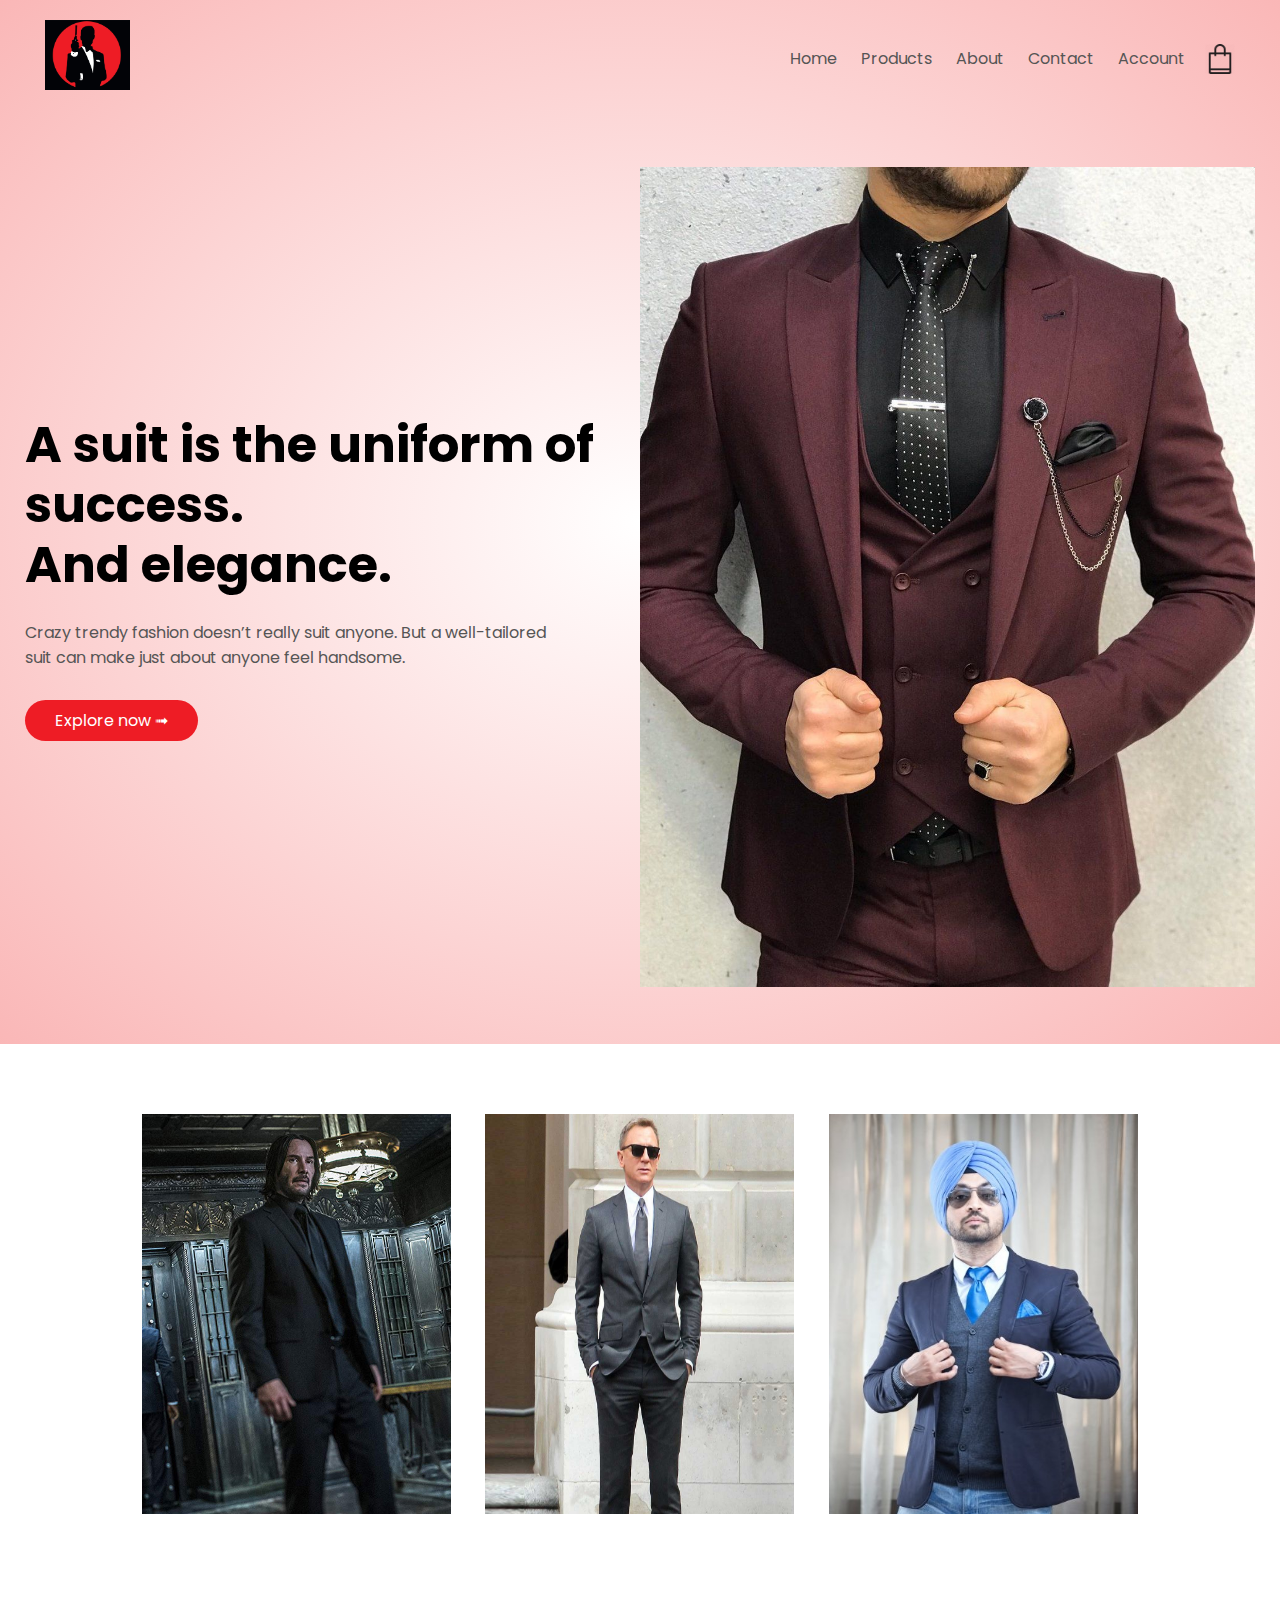
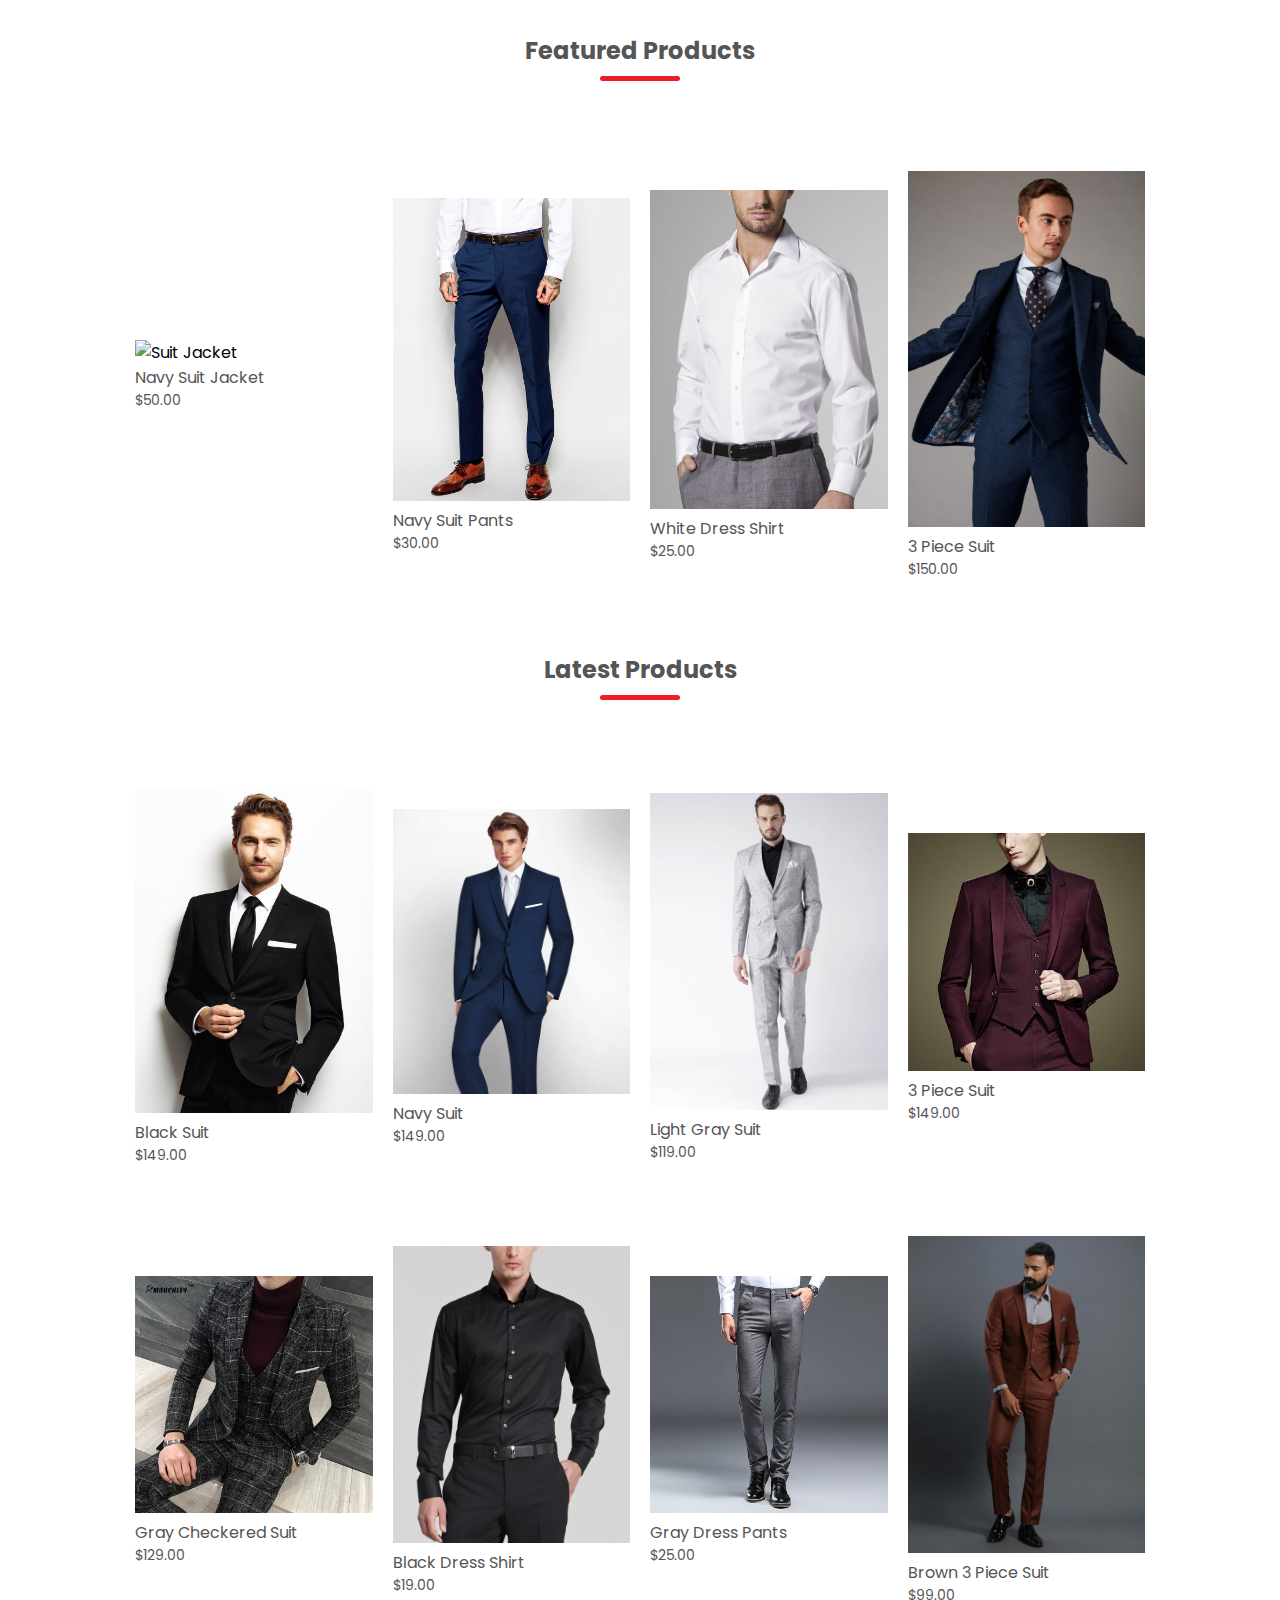
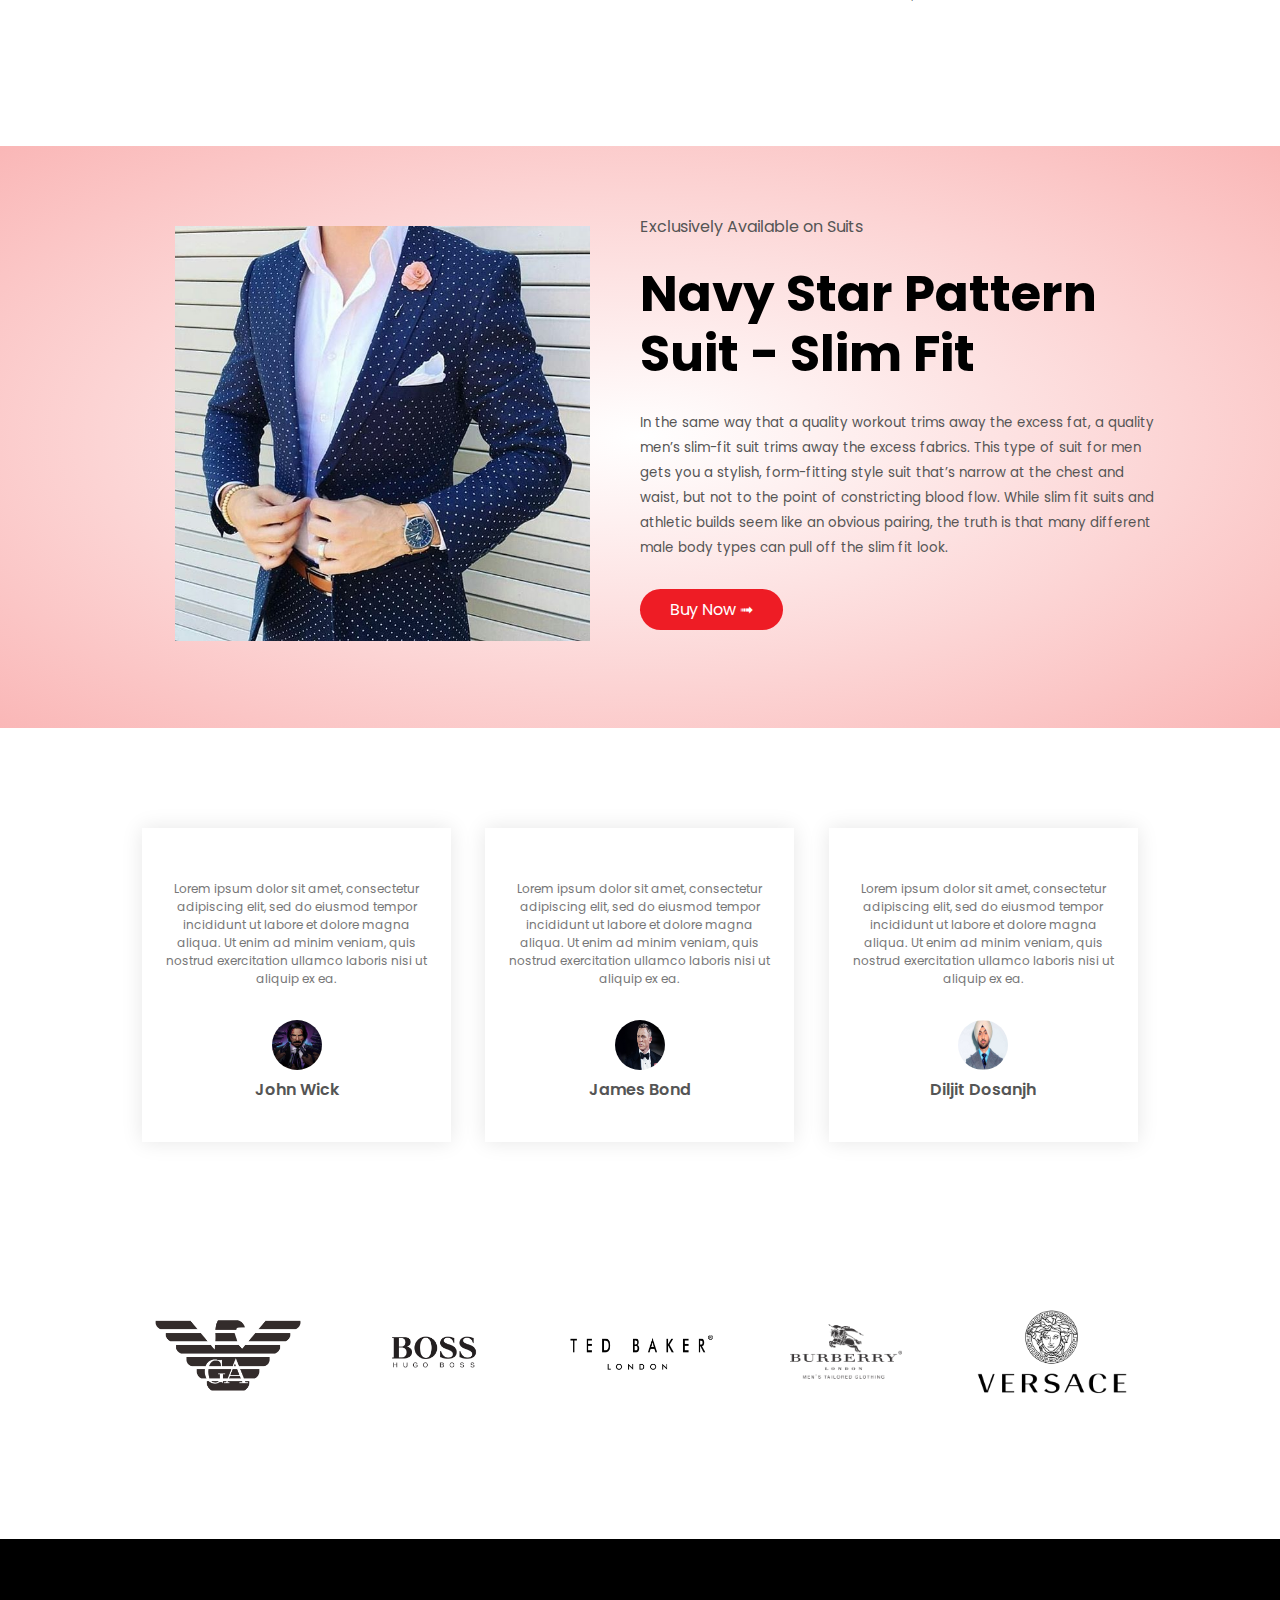
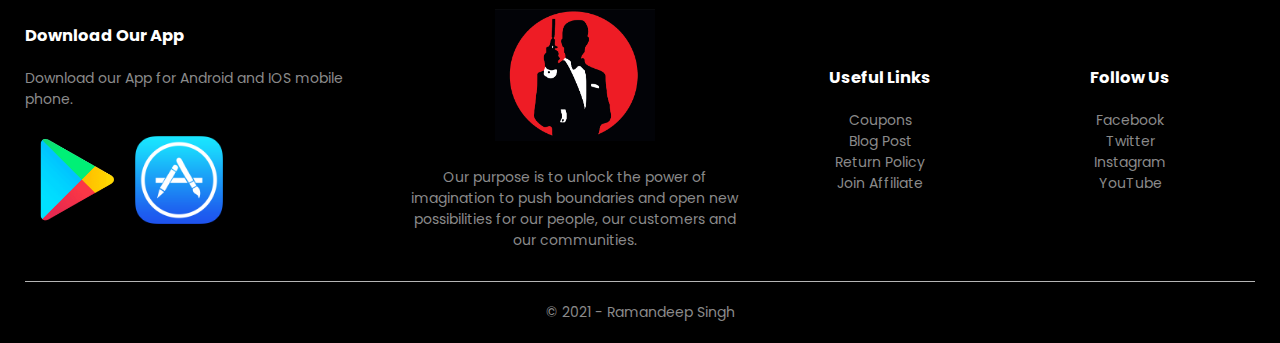
==== index.html @ eb0c55a3 "Hamburger touch up with js + scaling for mobile" ====
<!DOCTYPE html>
<html lang="en">
<head>
    <meta charset="UTF-8">
    <meta name="viewport" content="width=device-width, initial-scale=1.0">
    <meta http-equiv="X-UA-Compatible" content="IE=edge">
    <meta name="viewport" content="width=device-width, initial-scale=1.0">
    <link rel="stylesheet" href="css/style.css">
    <link rel="preconnect" href="https://fonts.googleapis.com">
    <link rel="preconnect" href="https://fonts.gstatic.com" crossorigin>
    <link href="https://fonts.googleapis.com/css2?family=Poppins:wght@300;400;600;700&display=swap" rel="stylesheet">
    <link rel="stylesheet" href="https://use.fontawesome.com/releases/v5.15.3/css/all.css" integrity="sha384-SZXxX4whJ79/gErwcOYf+zWLeJdY/qpuqC4cAa9rOGUstPomtqpuNWT9wdPEn2fk" crossorigin="anonymous">
    <title>Suits | E-Commerce Web Store</title>
</head>
<body>

    <div class="header">
        <div class="container">
            <div class="navbar">
                <div class="logo">
                    <img src="images/logo.jpeg" alt="Website logo" width="85rem">
                </div>
                <nav>
                    <ul id="MenuItems">
                        <li><a href="">Home</a></li>
                        <li><a href="">Products</a></li>
                        <li><a href="">About</a></li>
                        <li><a href="">Contact</a></li>
                        <li><a href="">Account</a></li>
                    </ul>
                </nav>
                <img src="images/cart.png" alt="Cart" width="30rem" height="30rem">
                <img src="images/menu.png" class="menu-icon" alt="Hamburger Menu" onclick="menutoggle()">
            </div>
            <div class="row">
                <div class="col-2">
                    <h1>A suit is the uniform of success. <br>And elegance.</h1>
                    <p>Crazy trendy fashion doesn’t really suit anyone. But a well-tailored <br> suit can make just about anyone feel handsome.</p>
                    <a href="" class="btn">Explore now &#x279F;</a>
                </div>
                <div class="col-2">
                    <img src="images/burgondee suit.jpeg" alt="Burgondee Suit">
                </div>
            </div>
        </div>
    </div>

    <!--Featured Categories-->
    <div class="categories">
        <div class="small-container">
            <div class="row">
                <div class="col-3">
                    <img src="images/category1.jpeg" alt="Category 1 image" height="400px">
                </div>
                <div class="col-3">
                    <img src="images/category2.jpeg" alt="Category 2 image" height="400px">
                </div>
                <div class="col-3">
                    <img src="images/category3.jpeg" alt="Category 3 image" height="400px">
                </div>
            </div>
        </div>
    </div>

    <!--Featured Products-->
    <div class="small-container">
        <h2 class="title">Featured Products</h2>
        <div class="row">
            <div class="col-4">
                <img src="images/suit jacket.png" alt="Suit Jacket">
                <h4>Navy Suit Jacket</h4>
                <div class="rating">
                    <i class="fas fa-star"></i>
                    <i class="fas fa-star"></i>
                    <i class="fas fa-star"></i>
                    <i class="fas fa-star"></i>
                    <i class="fas fa-star-half-alt"></i>
                </div>
                <p>$50.00</p>
            </div>
            <div class="col-4">
                <img src="images/suit pants.jpeg" alt="Suit Pants">
                <h4>Navy Suit Pants</h4>
                <div class="rating">
                    <i class="fas fa-star"></i>
                    <i class="fas fa-star"></i>
                    <i class="fas fa-star"></i>
                    <i class="far fa-star"></i>
                    <i class="far fa-star"></i>
                </div>
                <p>$30.00</p>
            </div>
            <div class="col-4">
                <img src="images/suit dress shirt.jpeg" alt="Suit Dress Shirt">
                <h4>White Dress Shirt</h4>
                <div class="rating">
                    <i class="fas fa-star"></i>
                    <i class="fas fa-star"></i>
                    <i class="fas fa-star"></i>
                    <i class="fas fa-star"></i>
                    <i class="far fa-star"></i>
                </div>
                <p>$25.00</p>
            </div>
            <div class="col-4">
                <img src="images/3 piece suit.jpeg" alt="3 peice suit">
                <h4>3 Piece Suit</h4>
                <div class="rating">
                    <i class="fas fa-star"></i>
                    <i class="fas fa-star"></i>
                    <i class="fas fa-star"></i>
                    <i class="fas fa-star"></i>
                    <i class="fas fa-star"></i>
                </div>
                <p>$150.00</p>
            </div>
        </div>

        <h2 class="title">Latest Products</h2>
        <div class="row">
            <div class="col-4">
                <img src="images/black suit.jpeg" alt="Black Suit">
                <h4>Black Suit</h4>
                <div class="rating">
                    <i class="fas fa-star"></i>
                    <i class="fas fa-star"></i>
                    <i class="fas fa-star"></i>
                    <i class="fas fa-star"></i>
                    <i class="fas fa-star-half-alt"></i>
                </div>
                <p>$149.00</p>
            </div>
            <div class="col-4">
                <img src="images/navy suit.jpeg" alt="Navy Suit">
                <h4>Navy Suit</h4>
                <div class="rating">
                    <i class="fas fa-star"></i>
                    <i class="fas fa-star"></i>
                    <i class="fas fa-star"></i>
                    <i class="fas fa-star"></i>
                    <i class="far fa-star"></i>
                </div>
                <p>$149.00</p>
            </div>
            <div class="col-4">
                <img src="images/gray suit.jpeg" alt="Gray Suit">
                <h4>Light Gray Suit</h4>
                <div class="rating">
                    <i class="fas fa-star"></i>
                    <i class="fas fa-star"></i>
                    <i class="fas fa-star"></i>
                    <i class="fas fa-star"></i>
                    <i class="far fa-star"></i>
                </div>
                <p>$119.00</p>
            </div>
            <div class="col-4">
                <img src="images/red wine suit.jpeg" alt="Red Wine Suit">
                <h4>3 Piece Suit</h4>
                <div class="rating">
                    <i class="fas fa-star"></i>
                    <i class="fas fa-star"></i>
                    <i class="fas fa-star"></i>
                    <i class="fas fa-star"></i>
                    <i class="fas fa-star"></i>
                </div>
                <p>$149.00</p>
            </div>
            <div class="col-4">
                <img src="images/suit product 5.jpeg" alt="Gray Suit Old Style">
                <h4>Gray Checkered Suit</h4>
                <div class="rating">
                    <i class="fas fa-star"></i>
                    <i class="fas fa-star"></i>
                    <i class="fas fa-star"></i>
                    <i class="fas fa-star"></i>
                    <i class="far fa-star"></i>
                </div>
                <p>$129.00</p>
            </div>
            <div class="col-4">
                <img src="images/suit product 6.jpeg" alt="Black Dress Shirt">
                <h4>Black Dress Shirt</h4>
                <div class="rating">
                    <i class="fas fa-star"></i>
                    <i class="fas fa-star"></i>
                    <i class="fas fa-star"></i>
                    <i class="fas fa-star"></i>
                    <i class="far fa-star"></i>
                </div>
                <p>$19.00</p>
            </div>
            <div class="col-4">
                <img src="images/suit product 7.jpeg" alt="Gray Dress Pants">
                <h4>Gray Dress Pants</h4>
                <div class="rating">
                    <i class="fas fa-star"></i>
                    <i class="fas fa-star"></i>
                    <i class="fas fa-star"></i>
                    <i class="fas fa-star-half-alt"></i>
                    <i class="far fa-star"></i>
                </div>
                <p>$25.00</p>
            </div>
            <div class="col-4">
                <img src="images/suit product 8.jpeg" alt="Brown 3 Piece Suit">
                <h4>Brown 3 Piece Suit</h4>
                <div class="rating">
                    <i class="fas fa-star"></i>
                    <i class="fas fa-star"></i>
                    <i class="fas fa-star"></i>
                    <i class="fas fa-star"></i>
                    <i class="far fa-star"></i>
                </div>
                <p>$99.00</p>
            </div>
        </div>
    </div>

    <!--Offer-->
    <div class="offer">
        <div class="small-container">
            <div class="row">
                <div class="col-2">
                    <img src="images/featured suit.jpeg" class="offer-img" alt="Featured Suit Product">
                </div>
                <div class="col-2">
                    <p>Exclusively Available on Suits</p>
                    <h1>Navy Star Pattern Suit - Slim Fit</h1>
                    <small>In the same way that a quality workout trims away the excess fat, a quality men’s slim-fit suit trims away the excess fabrics. This type of suit for men gets you a stylish, form-fitting style suit that’s narrow at the chest and waist, but not to the point of constricting blood flow. While slim fit suits and athletic builds seem like an obvious pairing, the truth is that many different male body types can pull off the slim fit look.</small>
                    <br><a href="" class="btn">Buy Now &#x279F;</a>
                </div>
            </div>
        </div>
    </div>
    

    <!--Testimonial-->
    <div class="testimonial">
        <div class="small-container">
            <div class="row">
                <div class="col-3">
                    <i class="fas fa-quote-right"></i>
                    <p>Lorem ipsum dolor sit amet, consectetur adipiscing elit, sed do eiusmod tempor incididunt ut labore et dolore magna aliqua. Ut enim ad minim veniam, quis nostrud exercitation ullamco laboris nisi ut aliquip ex ea.</p>
                    <div class="rating">
                        <i class="fas fa-star"></i>
                        <i class="fas fa-star"></i>
                        <i class="fas fa-star"></i>
                        <i class="fas fa-star"></i>
                        <i class="far fa-star"></i>
                    </div>
                    <img src="images/user1.jpeg" alt="User 1 Picture">
                    <h3>John Wick</h3>
                </div>
                <div class="col-3">
                    <i class="fas fa-quote-right"></i>
                    <p>Lorem ipsum dolor sit amet, consectetur adipiscing elit, sed do eiusmod tempor incididunt ut labore et dolore magna aliqua. Ut enim ad minim veniam, quis nostrud exercitation ullamco laboris nisi ut aliquip ex ea.</p>
                    <div class="rating">
                        <i class="fas fa-star"></i>
                        <i class="fas fa-star"></i>
                        <i class="fas fa-star"></i>
                        <i class="fas fa-star"></i>
                        <i class="fas fa-star-half-alt"></i>
                    </div>
                    <img src="images/user2.jpeg" alt="User 2 Picture">
                    <h3>James Bond</h3>
                </div>
                <div class="col-3">
                    <i class="fas fa-quote-right"></i>
                    <p>Lorem ipsum dolor sit amet, consectetur adipiscing elit, sed do eiusmod tempor incididunt ut labore et dolore magna aliqua. Ut enim ad minim veniam, quis nostrud exercitation ullamco laboris nisi ut aliquip ex ea.</p>
                    <div class="rating">
                        <i class="fas fa-star"></i>
                        <i class="fas fa-star"></i>
                        <i class="fas fa-star"></i>
                        <i class="fas fa-star"></i>
                        <i class="fas fa-star"></i>
                    </div>
                    <img src="images/user3.jpeg" alt="User 3 Picture">
                    <h3>Diljit Dosanjh</h3>
                </div>
            </div>
        </div>
    </div>


    <!--Brands-->
    <div class="brands">
        <div class="small-container">
            <div class="row">
                <div class="col-5">
                    <img src="images/brand1.png" alt="Armani Logo">
                </div>
                <div class="col-5">
                    <img src="images/brand2.png" alt="Hugo Boss Logo">
                </div>
                <div class="col-5">
                    <img src="images/brand3.png" alt="Ted Baker Logo">
                </div>
                <div class="col-5">
                    <img src="images/brand4.png" alt="Burberry Logo">
                </div>
                <div class="col-5">
                    <img src="images/brand5.png" alt="Versace Logo">
                </div>
            </div>
        </div>
    </div>

    <!--Footer-->
    <div class="footer">
        <div class="container">
            <div class="row">
                <div class="footer-col-1">
                    <h3>Download Our App</h3>
                    <p>Download our App for Android and IOS mobile phone.</p>
                    <div class="app-logo">
                        <img src="images/playstore-logo.png" alt="Playstore Logo">
                        <img src="images/appstore-logo.png" alt="Apple Store Logo">
                    </div>
                </div>
                <div class="footer-col-2">
                    <img src="images/logo.jpeg" alt="Logo">
                    <p>Our purpose is to unlock the power of imagination to push boundaries and open new possibilities for our people, our customers and our communities.</p>
                </div>
                <div class="footer-col-3">
                    <h3>Useful Links</h3>
                    <ul>
                        <li>Coupons</li>
                        <li>Blog Post</li>
                        <li>Return Policy</li>
                        <li>Join Affiliate</li>
                    </ul>
                </div>
                <div class="footer-col-4">
                    <h3>Follow Us</h3>
                    <ul>
                        <li>Facebook</li>
                        <li>Twitter</li>
                        <li>Instagram</li>
                        <li>YouTube</li>
                    </ul>
                </div>
            </div>
            <hr>
            <p class="copyright">&#169; 2021 - Ramandeep Singh</p>
        </div>
    </div>




    <script src="js/script.js"></script>
</body>
</html>
---- css/style.css ----
*{
    margin: 0;
    padding: 0;
    box-sizing: border-box;
}

body{
    font-family: 'Poppins', sans-serif;
}

.navbar{
    display: flex;
    align-items: center;
    padding: 1.25rem;
}

nav{
    flex: 1;
    text-align: right;
}

nav ul{
    display: inline-block;
    list-style-type: none;
}

nav ul li{
    display: inline-block;
    margin-right: 1.25rem;
}

a{
    text-decoration: none;
    color: #555;
}

p{
    color: #555;
}

.container{
    max-width: 81.25rem;
    margin: auto;
    padding-left: 1.5625rem;
    padding-right: 1.5625rem;
    height: 100%;
}

.row{
    display: flex;
    align-items: center;
    flex-wrap: wrap;
    justify-content: space-around;
}

.col-2{
    flex-basis: 50%;
    min-width: 18.75rem;
}

.col-2 img{
    max-width: 100%;
    padding: 3.125rem 0;
    width: 400rem;
}

.col-2 h1{
    font-size: 50px;
    line-height: 60px;
    margin: 25px 0;
}

.btn{
    display: inline-block;
    background: #EE1C25;
    color: #fff;
    padding: 8px 30px;
    margin: 30px 0;
    border-radius: 30px;
    transition: background 0.5s;
}

.btn:hover{
    background: rgb(80, 17, 17);
}

.header{
    background: radial-gradient(#fff, #fab7b7);
}

.categories{
    margin: 70px 0;
}

.col-3{
    flex-basis: 30%;
    min-width: 250px;
    margin-bottom: 30px;
}

.col-3 img{
    width: 100%;
}

.small-container{
    max-width: 1080px;
    margin: auto;
    padding-left: 25px;
    padding-right: 25px;
}

.col-4{
    flex-basis: 25%;
    padding: 10px;
    min-width: 200px;
    margin-bottom: 50px;
    transition: transform 0.5s;
}

.col-4 img{
    width: 100%;
    height: 100%;
}

.title{
    text-align: center;
    margin: 0 auto 80px;
    position: relative;
    line-height: 60px;
    color: #555;
}

.title::after{
    content: '';
    background: #EE1C25;
    width: 80px;
    height: 5px;
    border-radius: 5px;
    position: absolute;
    bottom: 0;
    left: 50%;
    transform: translateX(-50%);
}

h4{
    color: #555;
    font-weight: normal;
}

.col-4 p{
    font-size: 14px;
}

.rating .fas{
    color: #EE1C25;
}

.far{
    color: #EE1C25;
}

.col-4:hover{
    transform: translateY(-5px);
}

.offer{
    background: radial-gradient(#fff, #fab7b7);
    margin-top: 80px;
    padding: 30px 0;
}

.col-2 .offer-img{
    padding: 50px;
}

small{
    color: #555;
}

.testimonial{
    padding-top: 100px;
}

.testimonial .col-3{
    text-align: center;
    padding: 40px 20px;
    box-shadow: 0 0 20px 0px rgba(0, 0, 0, 0.1);
    cursor: pointer;
    transition: transform 0.5s;
}

.testimonial .col-3 img{
    width: 50px;
    height: 50px;
    margin-top: 20px;
    border-radius: 50%;
}

.testimonial .col-3:hover{
    transform: translateY(-10px);
}

.fa-quote-right{
    font-size: 34px;
    color: #EE1C25;
}

.col-3 p{
    font-size: 12px;
    margin: 12px 0;
    color: #777;
}

.testimonial .col-3 h3{
    font-weight: 600;
    color: #555;
    font-size: 16px;
}

.brands{
    margin: 100px auto;
}

.col-5{
    width: 160px;
}

.col-5 img{
    width: 100%;
    cursor: pointer;
}

.footer{
    background: #000;
    color: #8a8a8a;
    font-size: 14px;
    padding: 60px 0 20px;
}

.footer p{
    color: #8a8a8a;
}

.footer h3{
    color: #fff;
    margin-bottom: 20px;
}

.footer-col-1, .footer-col-2, .footer-col-3, .footer-col-4{
    min-width: 250px;
}

.footer-col-1{
    flex-basis: 30%;
}

.footer-col-2{
    flex: 1;
    text-align: center;
    padding: 10px;
}

.footer-col-2 img{
    width: 160px;
    margin-bottom: 20px;
}

.footer-col-3, .footer-col-4{
    flex-basis: 12%;
    text-align: center;
    padding: 10px;
}

ul{
    list-style-type: none;
}

.app-logo{
    margin-top: 20px;
}

.app-logo img{
    width: 100px;
}

.footer hr{
    border: none;
    background: #b5b5b5;
    height: 1px;
    margin: 20px 0;
}

.copyright{
    text-align: center;
}

.menu-icon{
    width: 28px;
    margin-left: 20px;
    display: none;
}

@media only screen and (max-width: 800px){
    nav ul{
        position: absolute;
        top: 100px;
        left: 0;
        background: #333;
        width: 100%;
        overflow: hidden;
        transition: max-height 0.5s;
    }

    nav ul li{
        display: block;
        margin-right: 50px;
        margin-top: 10px;
        margin-bottom: 10px;
    }

    nav ul li a{
        color: #fff;
    }

    .menu-icon{
        display: block;
        cursor: pointer;
    }
}

@media only screen and (max-width: 600px){
    .row{
        text-align: center;
    }

    .col-2, .col-3, .col-4{
        flex-basis: 100%;
    }
}
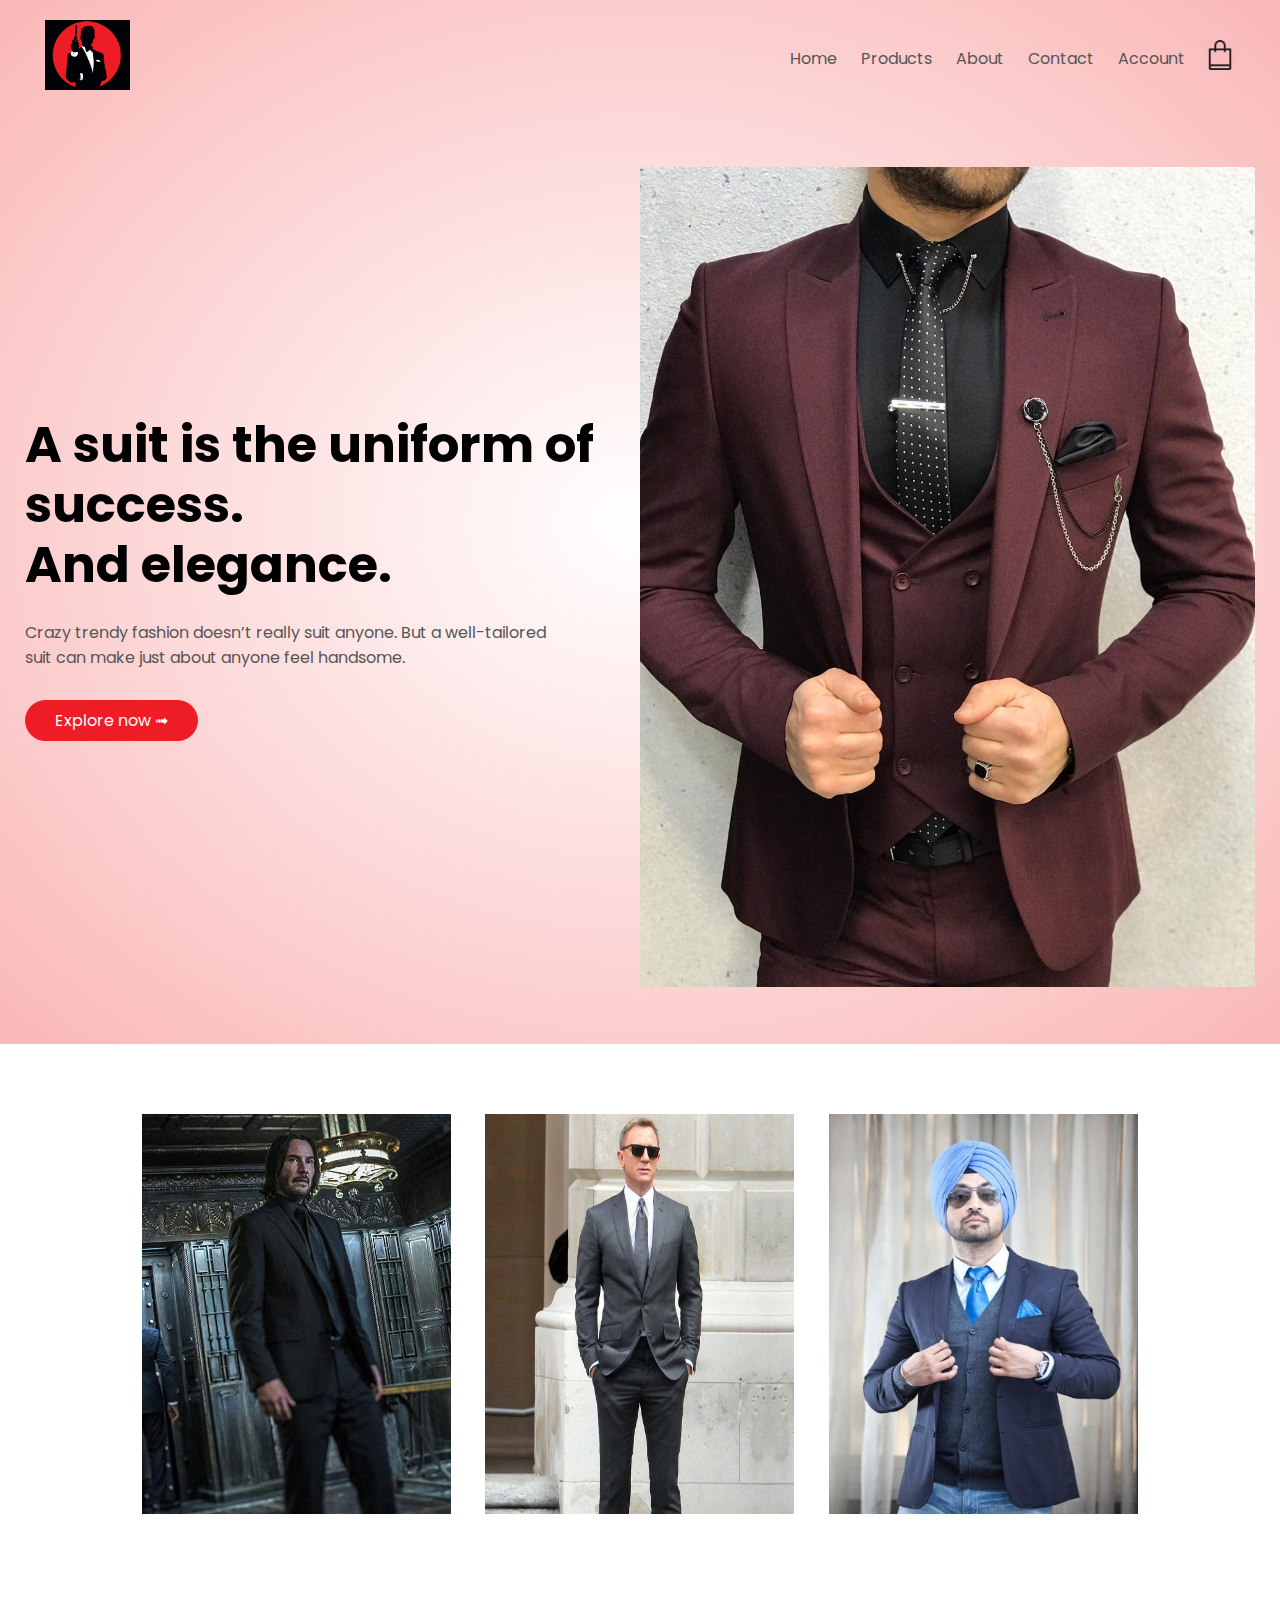
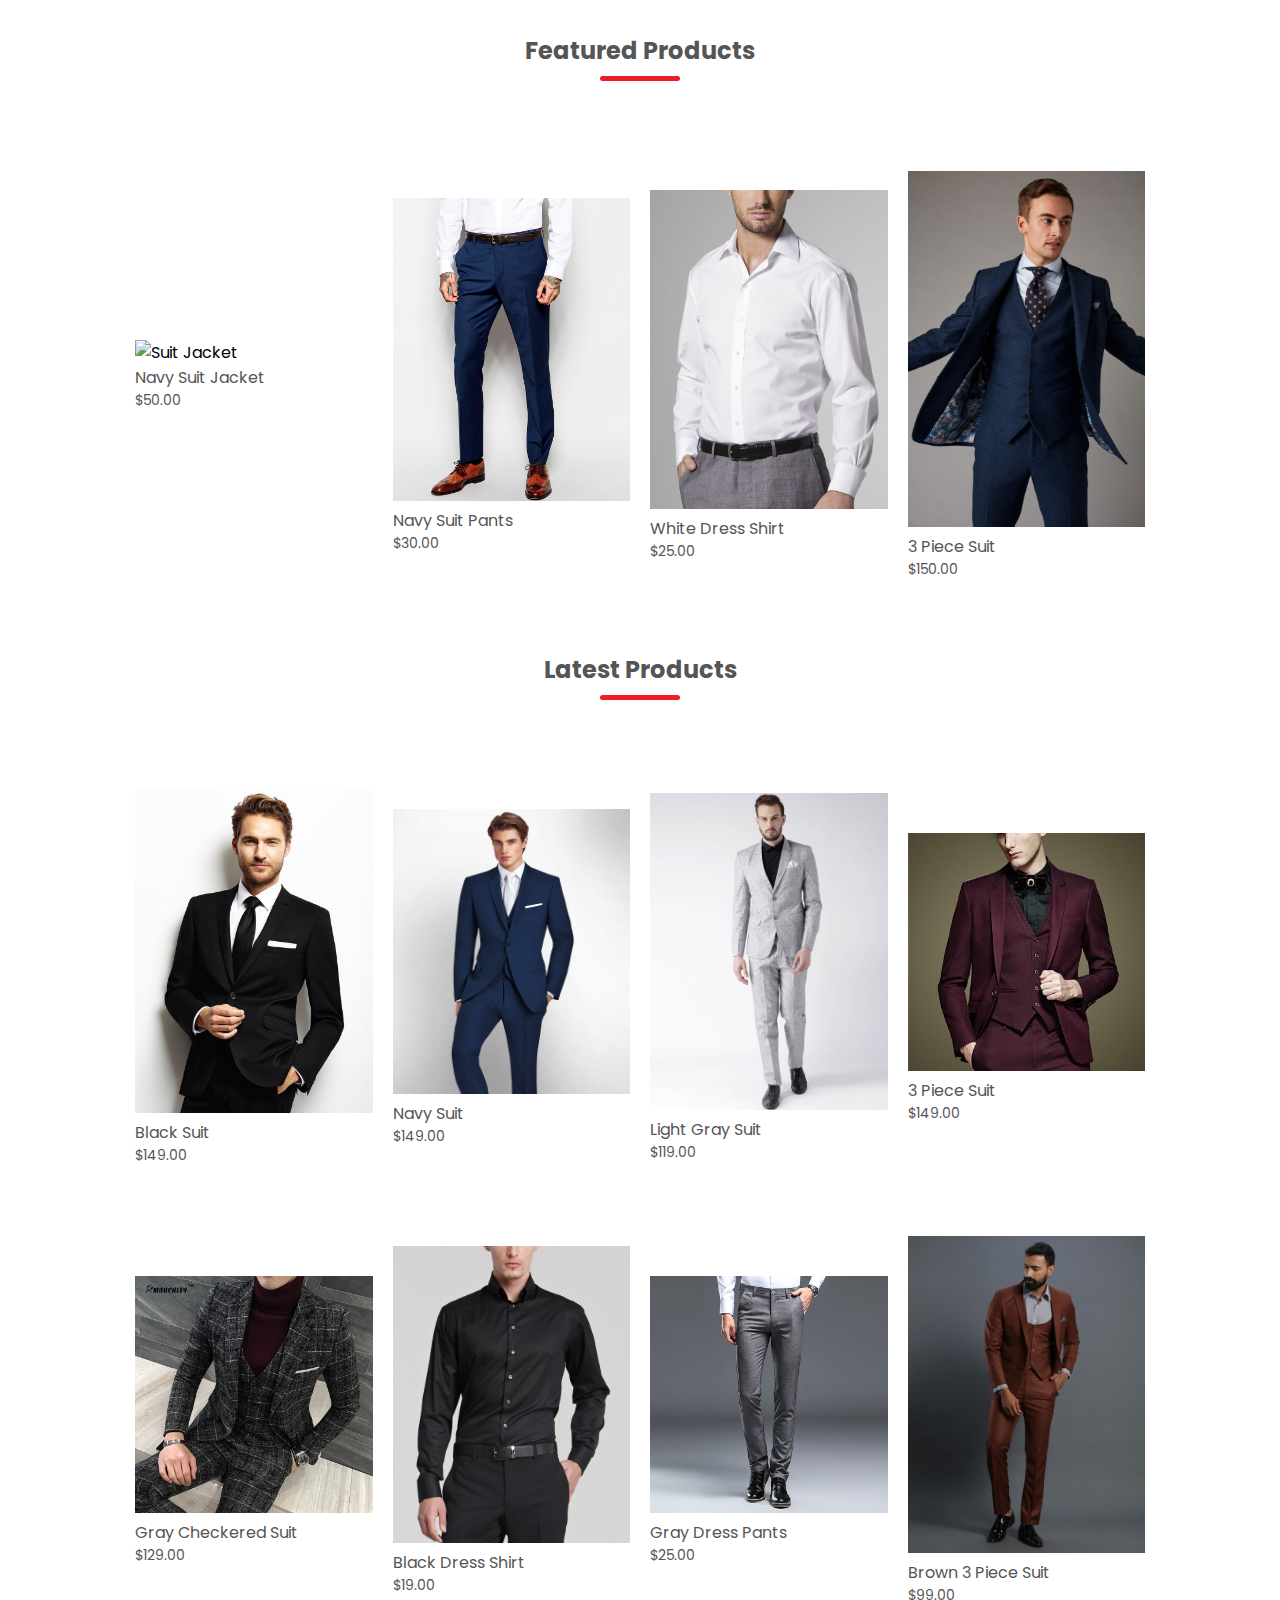
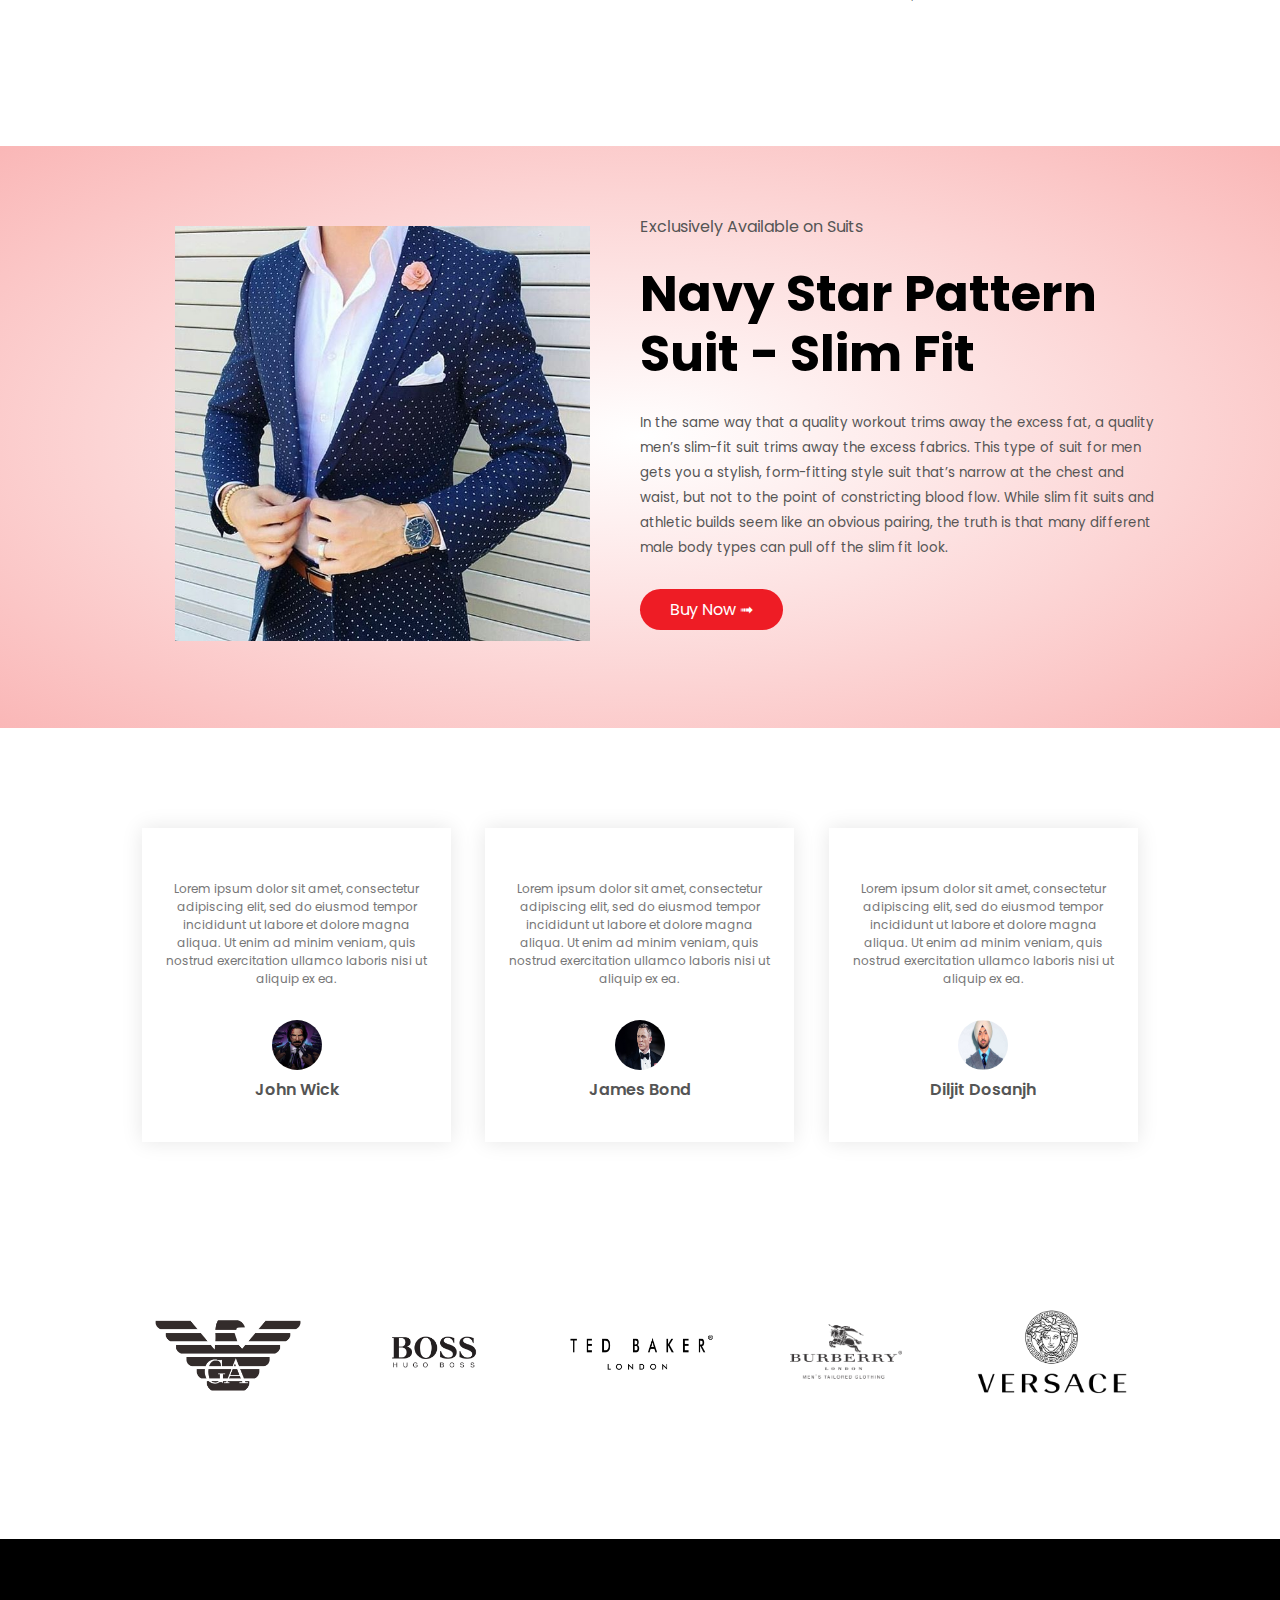
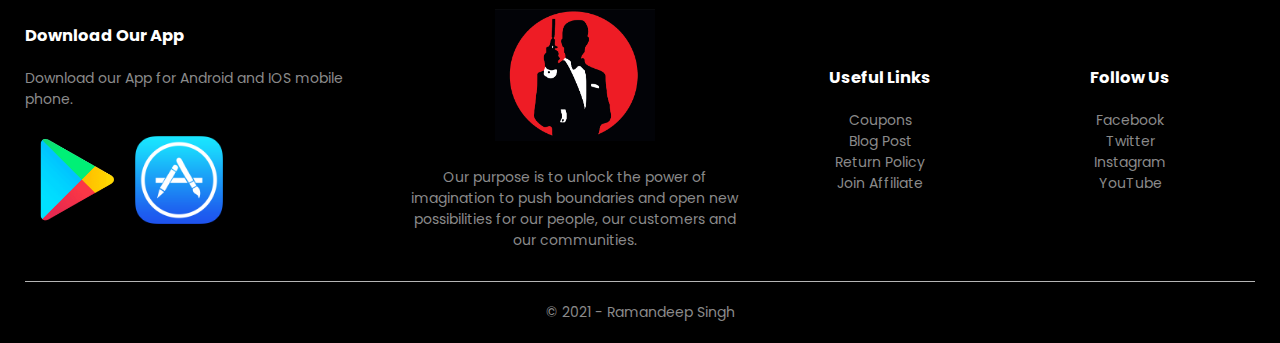
==== commit 0549aad1: "Finished login and registration page + bug fix in js file + links added for navbars" ====
--- a/index.html
+++ b/index.html
@@ -10,6 +10,7 @@
     <link rel="preconnect" href="https://fonts.gstatic.com" crossorigin>
     <link href="https://fonts.googleapis.com/css2?family=Poppins:wght@300;400;600;700&display=swap" rel="stylesheet">
     <link rel="stylesheet" href="https://use.fontawesome.com/releases/v5.15.3/css/all.css" integrity="sha384-SZXxX4whJ79/gErwcOYf+zWLeJdY/qpuqC4cAa9rOGUstPomtqpuNWT9wdPEn2fk" crossorigin="anonymous">
+    <link rel="icon" href="images/logo.jpeg">
     <title>Suits | E-Commerce Web Store</title>
 </head>
 <body>
@@ -18,18 +19,18 @@
         <div class="container">
             <div class="navbar">
                 <div class="logo">
-                    <img src="images/logo.jpeg" alt="Website logo" width="85rem">
+                    <a href="index.html"><img src="images/logo.jpeg" alt="Website logo" width="85rem"></a>
                 </div>
                 <nav>
                     <ul id="MenuItems">
-                        <li><a href="">Home</a></li>
-                        <li><a href="">Products</a></li>
-                        <li><a href="">About</a></li>
-                        <li><a href="">Contact</a></li>
-                        <li><a href="">Account</a></li>
+                        <li><a href="index.html">Home</a></li>
+                        <li><a href="products.html">Products</a></li>
+                        <li><a href="#">About</a></li>
+                        <li><a href="#">Contact</a></li>
+                        <li><a href="account.html">Account</a></li>
                     </ul>
                 </nav>
-                <img src="images/cart.png" alt="Cart" width="30rem" height="30rem">
+                <a href="cart.html"><img src="images/cart.png" alt="Cart" width="30rem" height="30rem"></a>
                 <img src="images/menu.png" class="menu-icon" alt="Hamburger Menu" onclick="menutoggle()">
             </div>
             <div class="row">
--- a/css/style.css
+++ b/css/style.css
@@ -328,6 +328,248 @@
     }
 }
 
+
+/*All Products page*/
+.row-2{
+    justify-content: space-between;
+    margin: 100px auto 50px; 
+}
+
+select{
+    border: 1px solid #EE1C25;
+    padding: 5px;
+}
+
+select:focus{
+    outline: none;
+}
+
+.page-btn{
+    margin: 0 auto 80px;
+}
+
+.page-btn span{
+    display: inline-block;
+    border: 1px solid #EE1C25;
+    margin-left: 10px;
+    width: 40px;
+    height: 40px;
+    text-align: center;
+    line-height: 40px;
+    cursor: pointer;
+}
+
+.page-btn span:hover{
+    background: #EE1C25;
+    color: #fff;
+}
+
+
+
+/*Single Product Details*/
+.single-product{
+    margin-top: 80px;
+}
+
+.single-product .col-2 img{
+    padding: 0;
+}
+
+.single-product .col-2{
+    padding: 20px;
+}
+
+.single-product h4{
+    margin: 20px 0;
+    font-size: 22px;
+    font-weight: bold;
+}
+
+.single-product select{
+    display: block;
+    padding: 10px;
+    margin-top: 20px;
+}
+
+.single-product input{
+    width: 50px;
+    height: 40px;
+    padding-left: 10px;
+    font-size: 20px;
+    margin-right: 10px;
+    border: 1px solid #EE1C25;
+}
+
+input:focus{
+    outline: none;
+}
+
+.single-product .fa{
+    color: #EE1C25;
+    margin-left: 10px;
+}
+
+.small-img-row{
+    display: flex;
+    justify-content: space-between;
+}
+
+.small-img{
+    flex-basis: 24%;
+    cursor: pointer;
+}
+
+
+/*Cart items*/
+.cart-page{
+    margin: 80px auto;
+}
+
+table{
+    width: 100%;
+    border-collapse: collapse;
+}
+
+.cart-info{
+    display: flex;
+    flex-wrap: wrap;
+}
+
+th{
+    text-align: left;
+    padding: 5px;
+    color: #fff;
+    background: #EE1C25;
+    font-weight: normal;
+}
+
+td{
+    padding: 10px 5px;
+}
+
+td input{
+    width: 40px;
+    height: 30px;
+    padding: 5px;
+}
+
+td a{
+    color: #EE1C25;
+    font-size: 12px;
+}
+
+td img{
+    width: 90px;
+    height: 120px;
+    margin-right: 10px;
+}
+
+.total-price{
+    display: flex;
+    justify-content: flex-end;
+}
+
+.total-price table{
+    border-top: 3px solid #EE1C25;
+    width: 100%;
+    max-width: 400px;
+}
+
+td:last-child{
+    text-align: right;
+}
+
+th:last-child{
+    text-align: right;
+}
+
+
+
+/*Account page*/
+.account-page{
+    padding: 50px 0;
+    background: radial-gradient(#fff, #fab7b7);
+}
+
+.form-container{
+    background: #fff;
+    width: 300px;
+    height: 400px;
+    position: relative;
+    text-align: center;
+    padding: 20px 0;
+    margin: auto;
+    box-shadow: 0 0 20px 0 rgba(0, 0, 0, 0.1);
+    overflow: hidden;
+}
+
+.form-container span{
+    font-weight: bold;
+    padding: 0 10px;
+    color: #555;
+    cursor: pointer;
+    width: 100px;
+    display: inline-block;
+}
+
+.form-btn{
+    display: inline-block;
+}
+
+.form-container form{
+    max-width: 300px;
+    padding: 0 20px;
+    position: absolute;
+    top: 130px;
+    transition: transform 1s;
+}
+
+form input{
+    width: 100%;
+    height: 30px;
+    margin: 10px 0;
+    padding: 0 10px;
+    border: 1px solid #ccc;
+}
+
+form .btn{
+    width: 100%;
+    border: none;
+    cursor: pointer;
+    margin: 10px 0;
+}
+
+form .btn:focus{
+    outline: none;
+}
+
+form a{
+    font-size: 12px;
+}
+
+#indicator-bar{
+    width: 100px;
+    border: none;
+    background: #EE1C25;
+    height: 3px;
+    margin-top: 8px;
+    transform: translateX(100px);
+    transition: transform 1s;
+}
+
+#login-form{
+    left: -300px;
+}
+
+#register-form{
+    left: 0;
+}
+
+
+
+
+
+
 @media only screen and (max-width: 600px){
     .row{
         text-align: center;
@@ -336,4 +578,21 @@
     .col-2, .col-3, .col-4{
         flex-basis: 100%;
     }
+
+    .single-product .row{
+        text-align: left;
+    }
+
+    .single-product .col-2{
+        padding: 20px 0;
+    }
+
+    .single-product h1{
+        font-size: 26px;
+        line-height: 32px;
+    }
+
+    .cart-info p{
+        display: none;
+    }
 }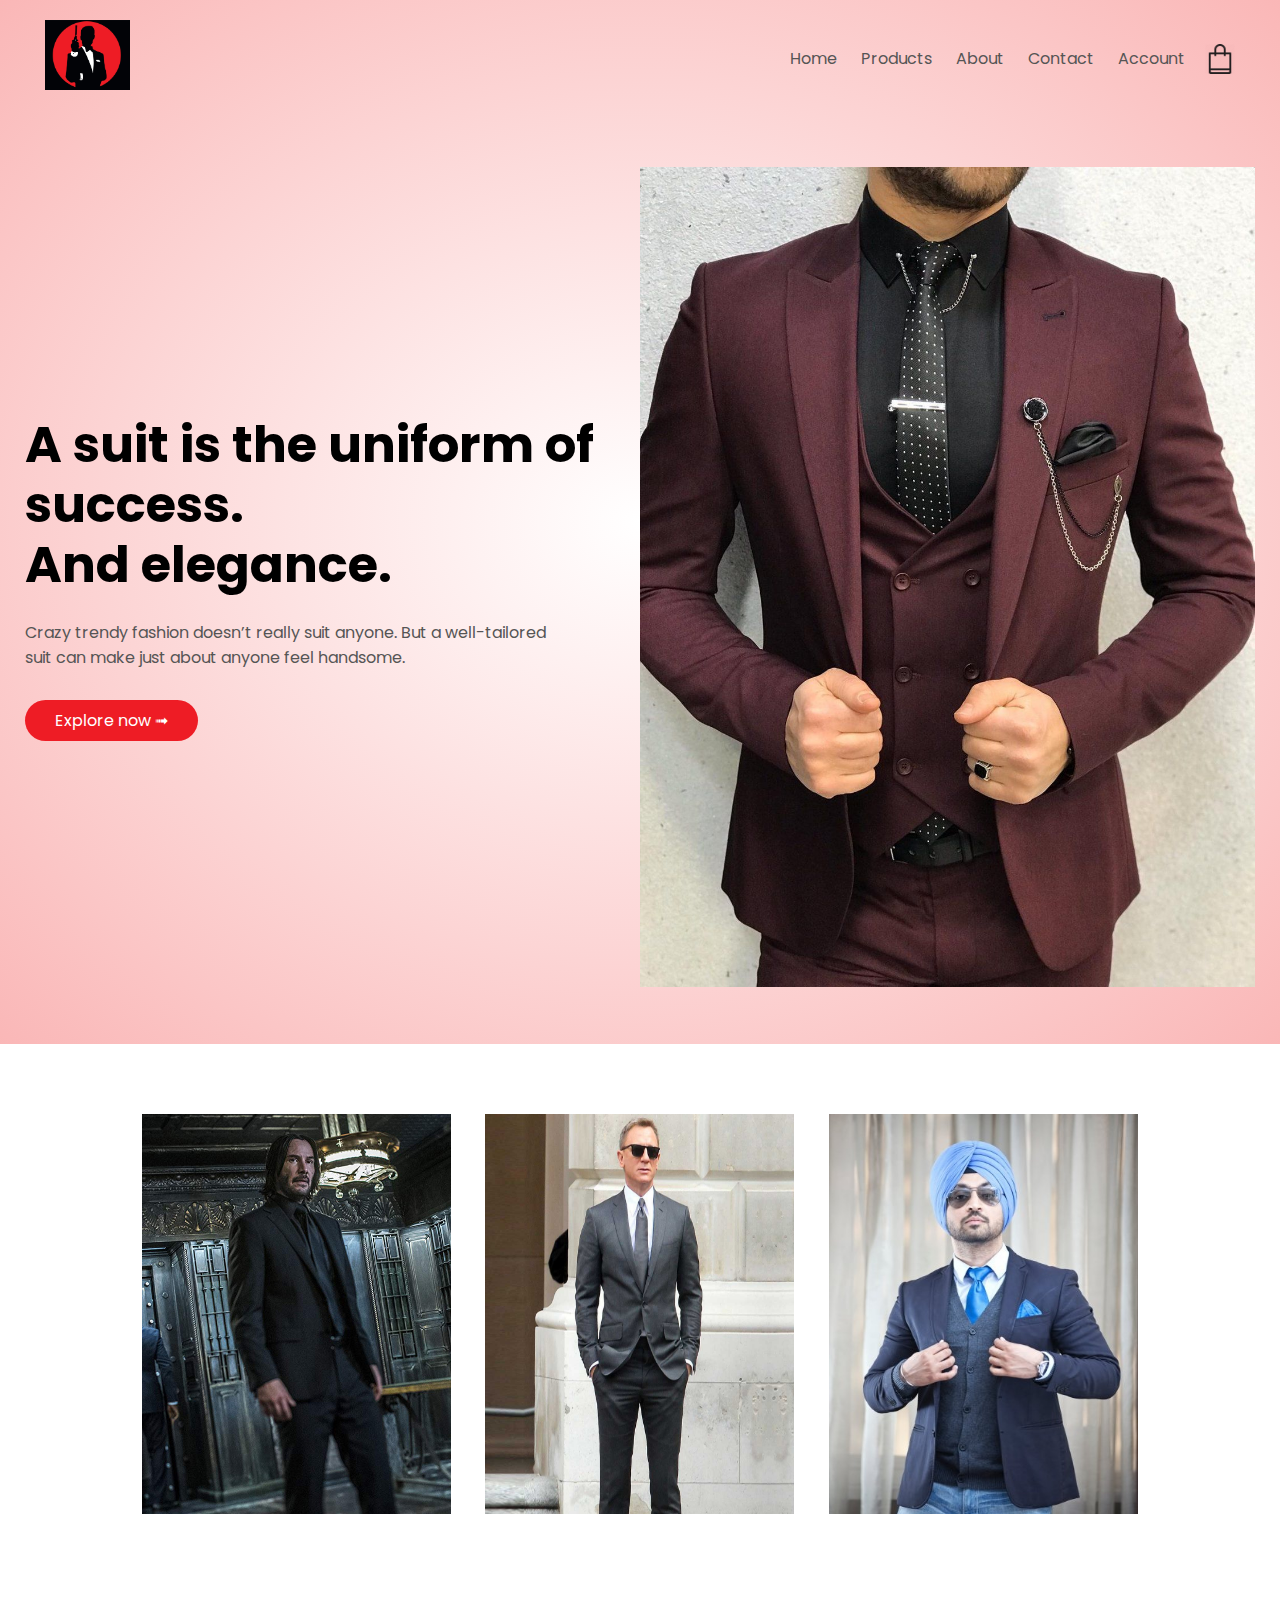
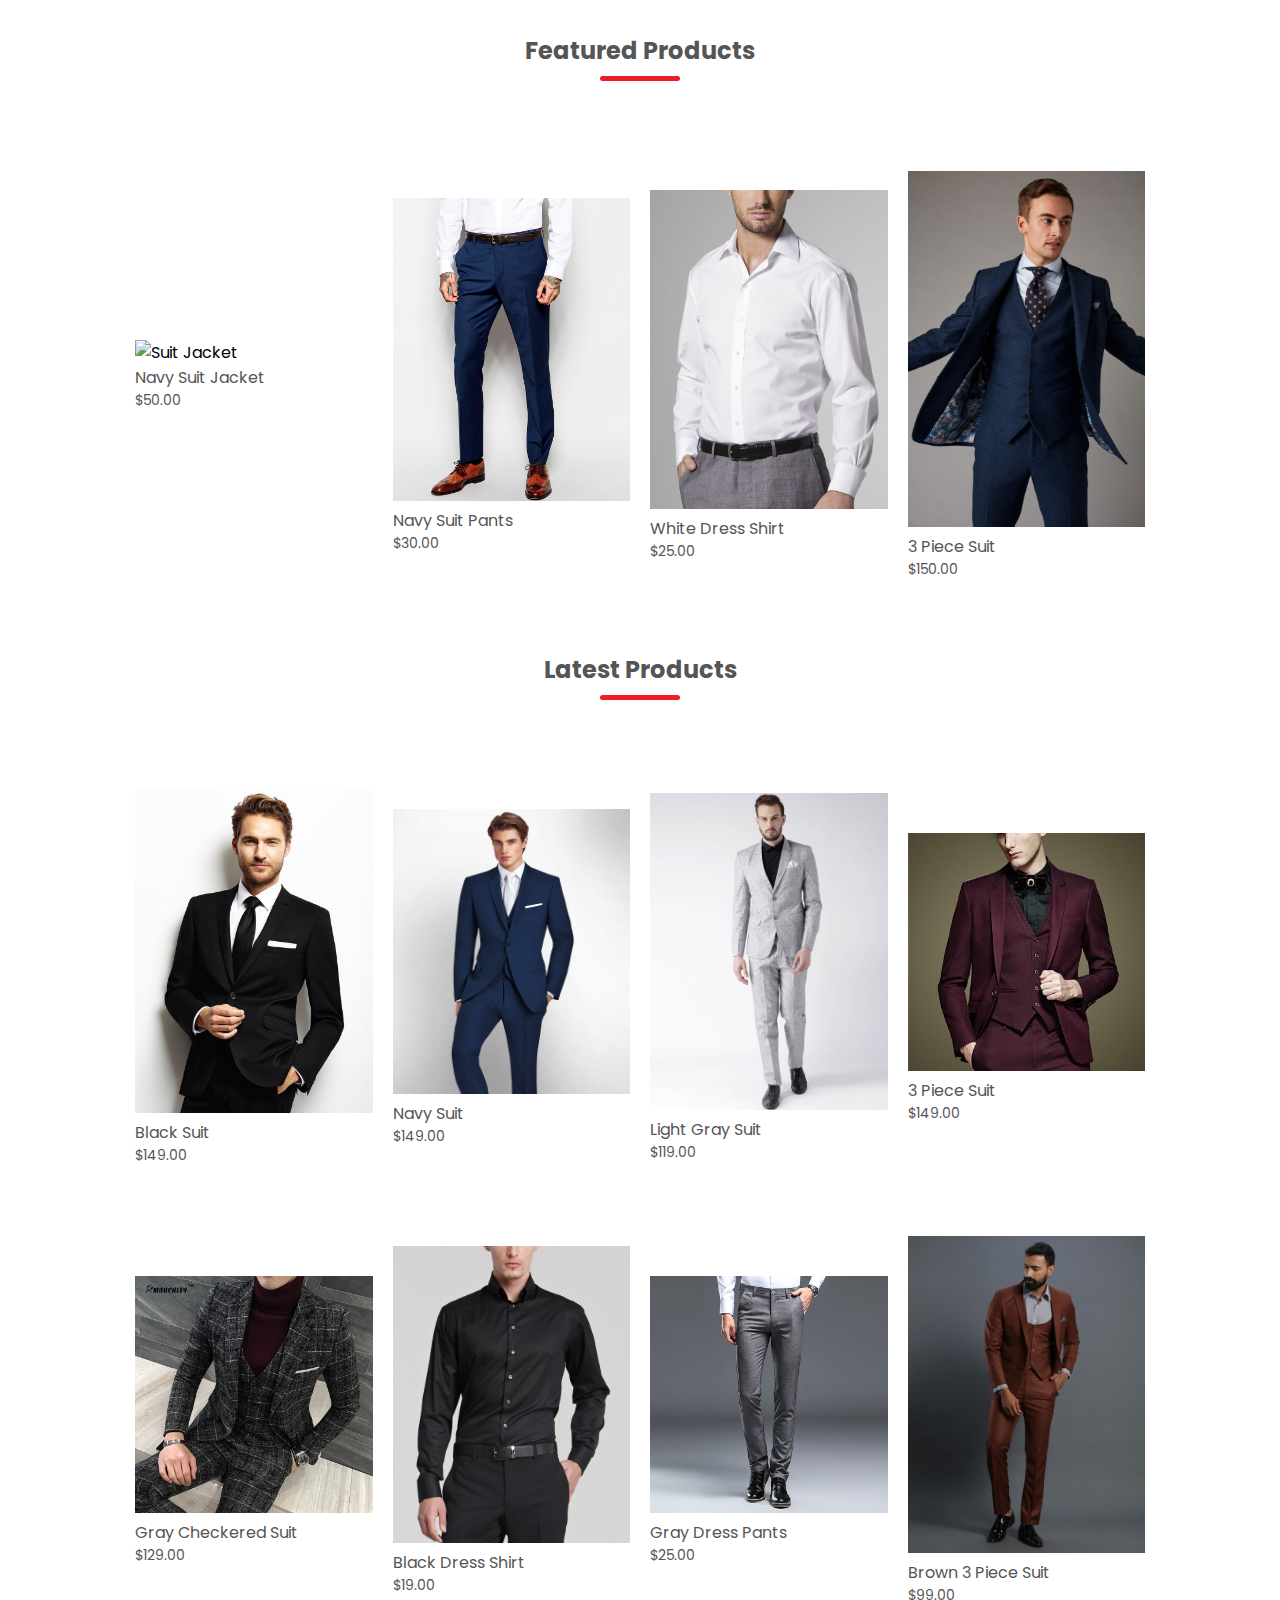
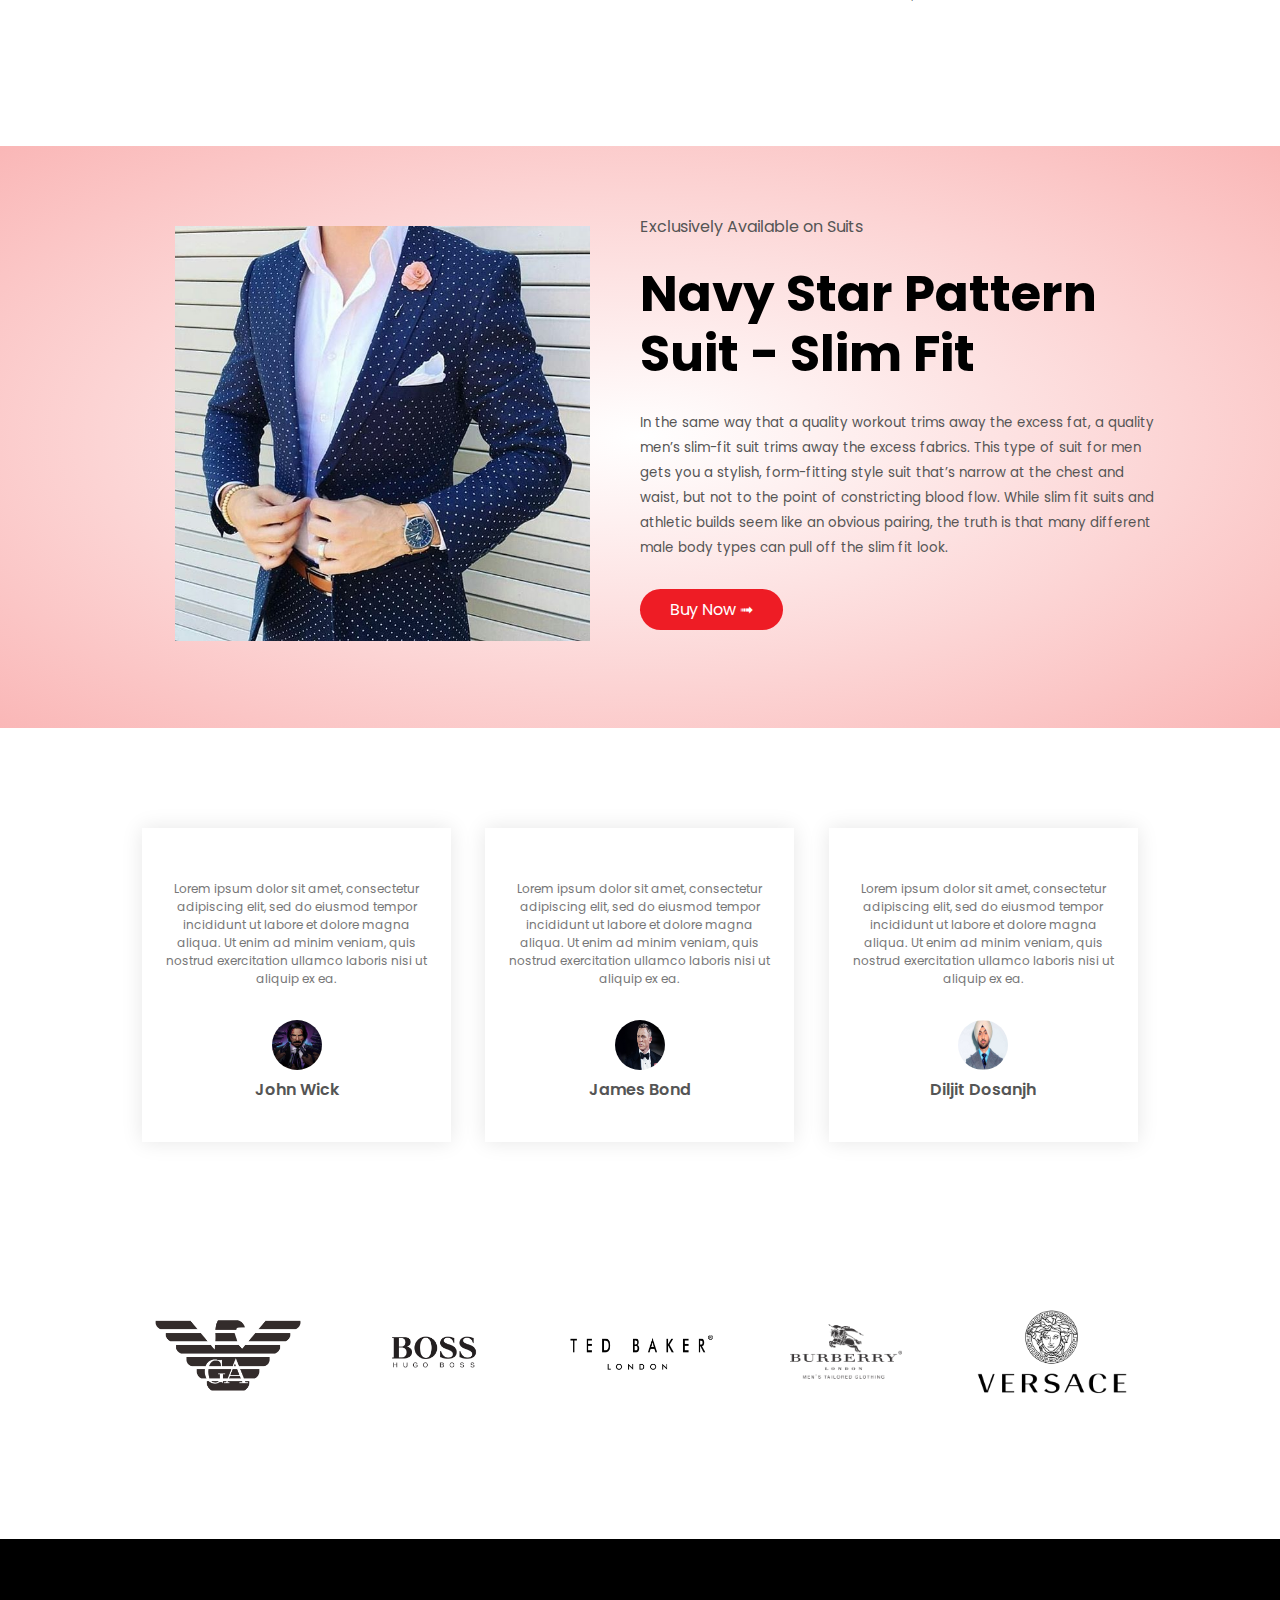
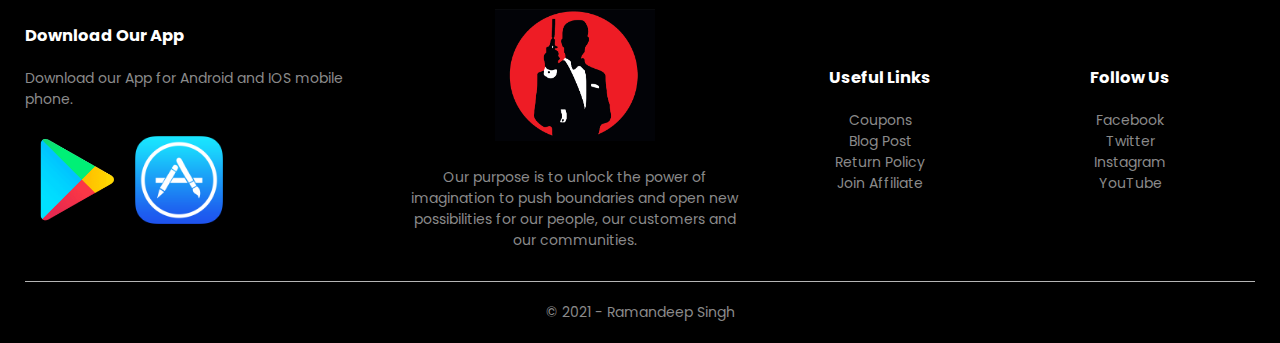
==== commit 5fc737dd: "temp change" ====
--- a/index.html
+++ b/index.html
@@ -10,7 +10,6 @@
     <link rel="preconnect" href="https://fonts.gstatic.com" crossorigin>
     <link href="https://fonts.googleapis.com/css2?family=Poppins:wght@300;400;600;700&display=swap" rel="stylesheet">
     <link rel="stylesheet" href="https://use.fontawesome.com/releases/v5.15.3/css/all.css" integrity="sha384-SZXxX4whJ79/gErwcOYf+zWLeJdY/qpuqC4cAa9rOGUstPomtqpuNWT9wdPEn2fk" crossorigin="anonymous">
-    <link rel="icon" href="images/logo.jpeg">
     <title>Suits | E-Commerce Web Store</title>
 </head>
 <body>
@@ -19,18 +18,18 @@
         <div class="container">
             <div class="navbar">
                 <div class="logo">
-                    <a href="index.html"><img src="images/logo.jpeg" alt="Website logo" width="85rem"></a>
+                    <img src="images/logo.jpeg" alt="Website logo" width="85rem">
                 </div>
                 <nav>
                     <ul id="MenuItems">
-                        <li><a href="index.html">Home</a></li>
-                        <li><a href="products.html">Products</a></li>
-                        <li><a href="#">About</a></li>
-                        <li><a href="#">Contact</a></li>
-                        <li><a href="account.html">Account</a></li>
+                        <li><a href="">Home</a></li>
+                        <li><a href="">Products</a></li>
+                        <li><a href="">About</a></li>
+                        <li><a href="">Contact</a></li>
+                        <li><a href="">Account</a></li>
                     </ul>
                 </nav>
-                <a href="cart.html"><img src="images/cart.png" alt="Cart" width="30rem" height="30rem"></a>
+                <img src="images/cart.png" alt="Cart" width="30rem" height="30rem">
                 <img src="images/menu.png" class="menu-icon" alt="Hamburger Menu" onclick="menutoggle()">
             </div>
             <div class="row">
@@ -350,6 +349,28 @@
 
 
 
-    <script src="js/script.js"></script>
+    <!-- The core Firebase JS SDK is always required and must be listed first -->
+    <script src="https://www.gstatic.com/firebasejs/8.7.1/firebase-app.js"></script>
+
+    <!-- TODO: Add SDKs for Firebase products that you want to use
+        https://firebase.google.com/docs/web/setup#available-libraries -->
+    <script src="https://www.gstatic.com/firebasejs/8.7.1/firebase-analytics.js"></script>
+
+    <script>
+    // Your web app's Firebase configuration
+    // For Firebase JS SDK v7.20.0 and later, measurementId is optional
+    var firebaseConfig = {
+        apiKey: "AIzaSyCiqqGv3SS_JdXHleQDsOUenopj-Ov4IEQ",
+        authDomain: "e-commerce-227a5.firebaseapp.com",
+        projectId: "e-commerce-227a5",
+        storageBucket: "e-commerce-227a5.appspot.com",
+        messagingSenderId: "1014743589573",
+        appId: "1:1014743589573:web:7dad969ad28625c38246ac",
+        measurementId: "G-ERC4D3023G"
+    };
+    // Initialize Firebase
+    firebase.initializeApp(firebaseConfig);
+    firebase.analytics();
+    </script>
 </body>
 </html>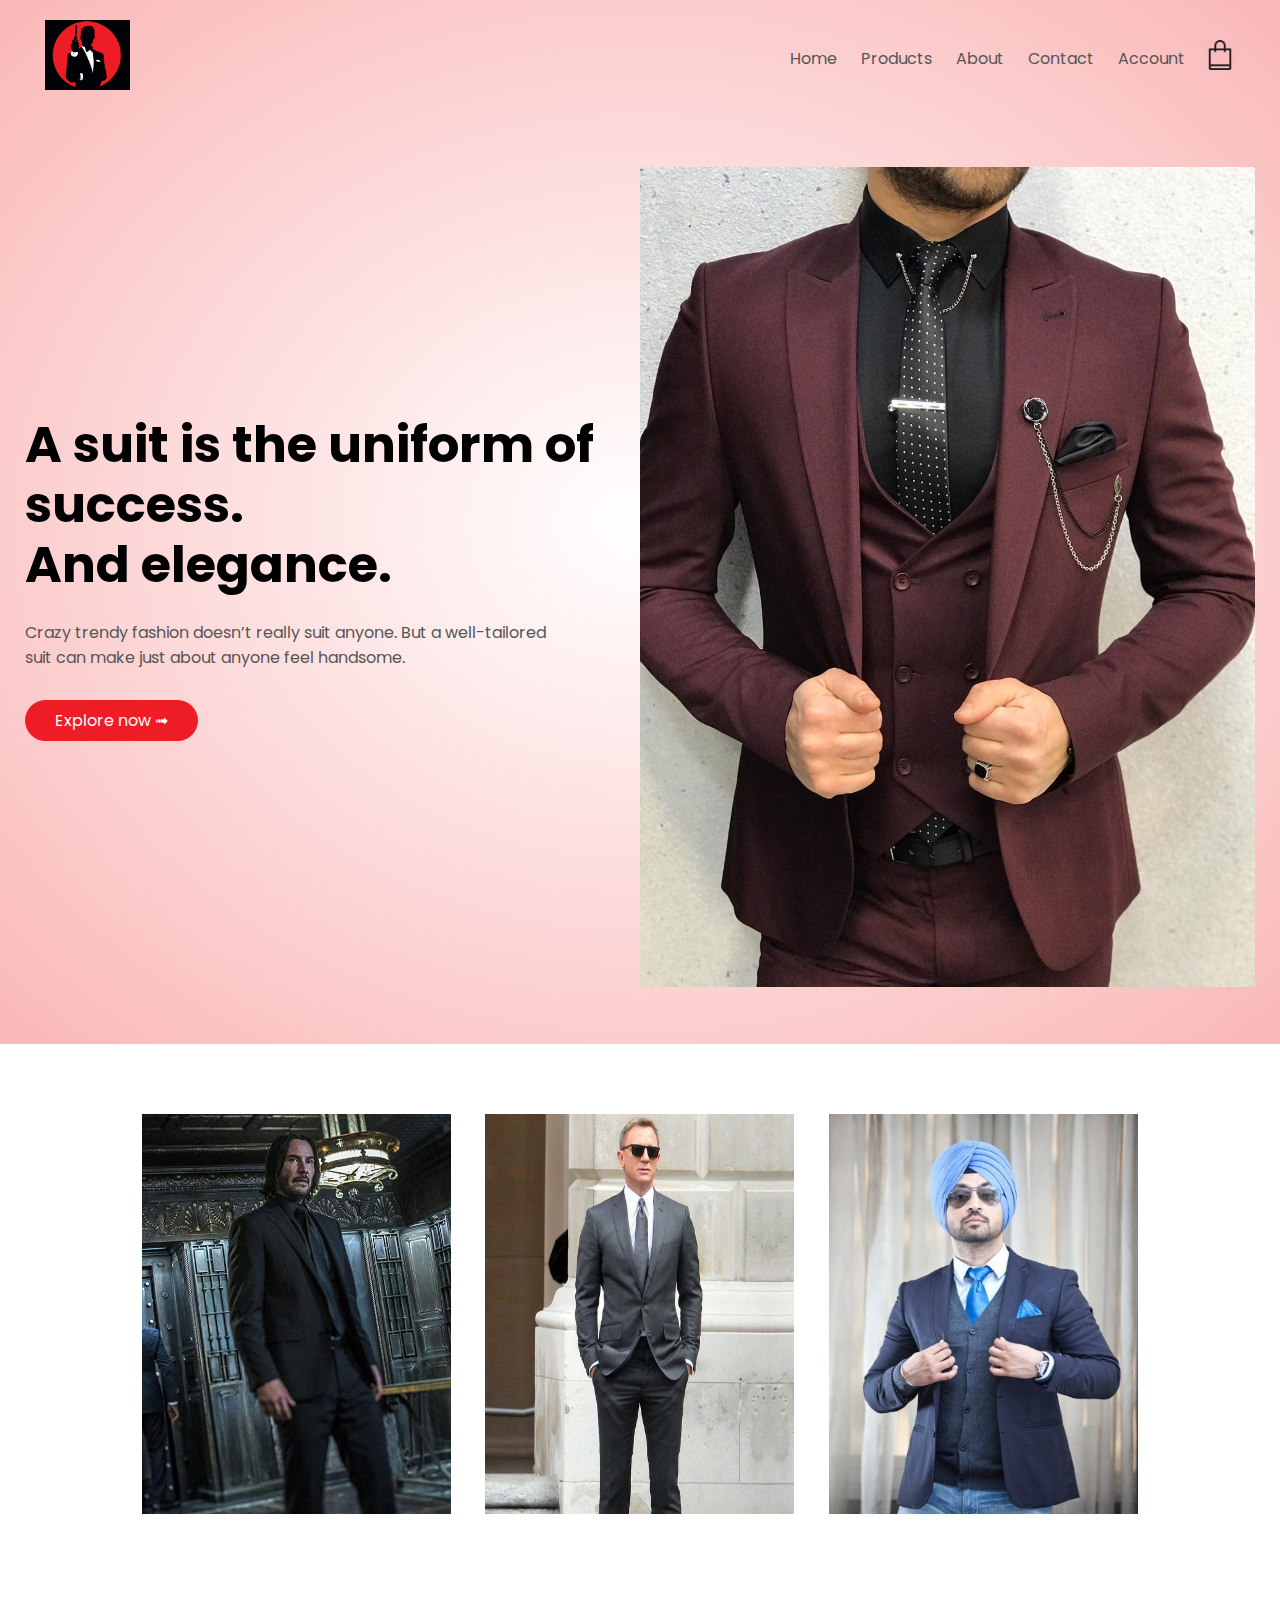
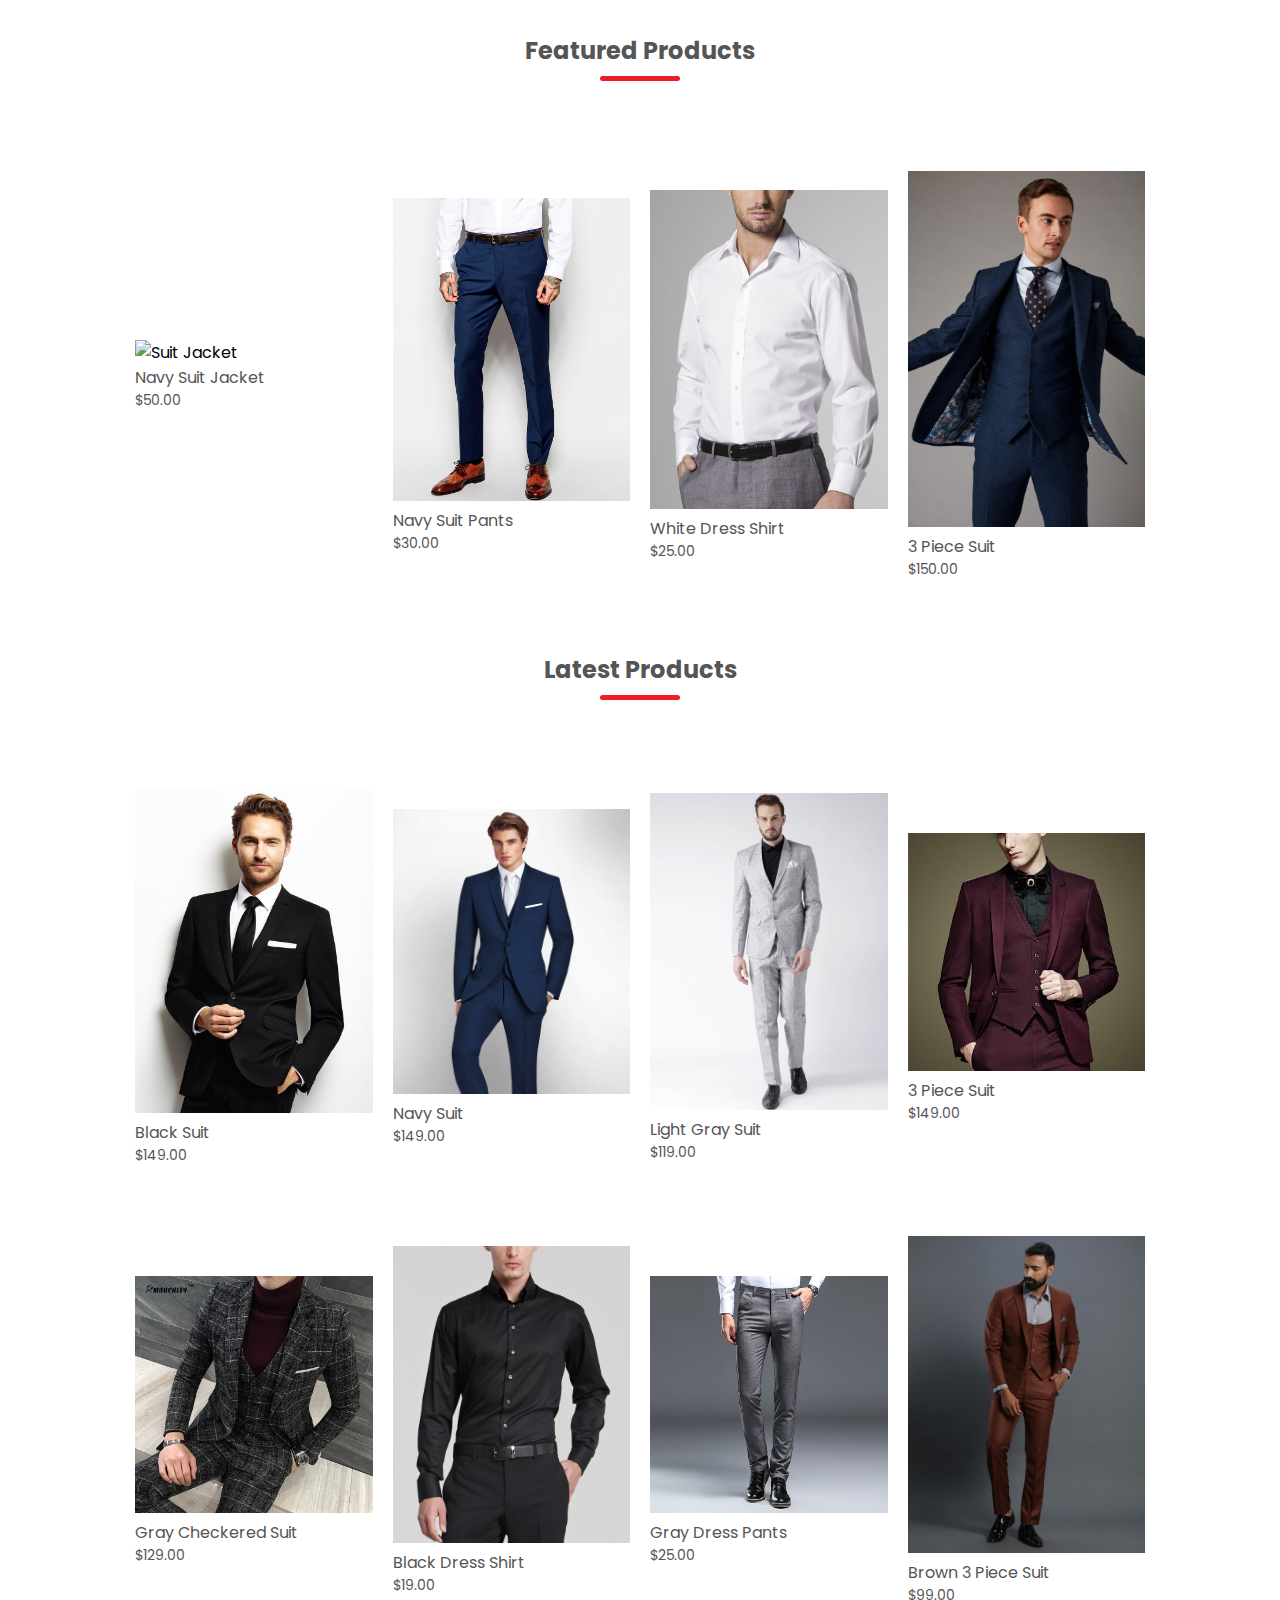
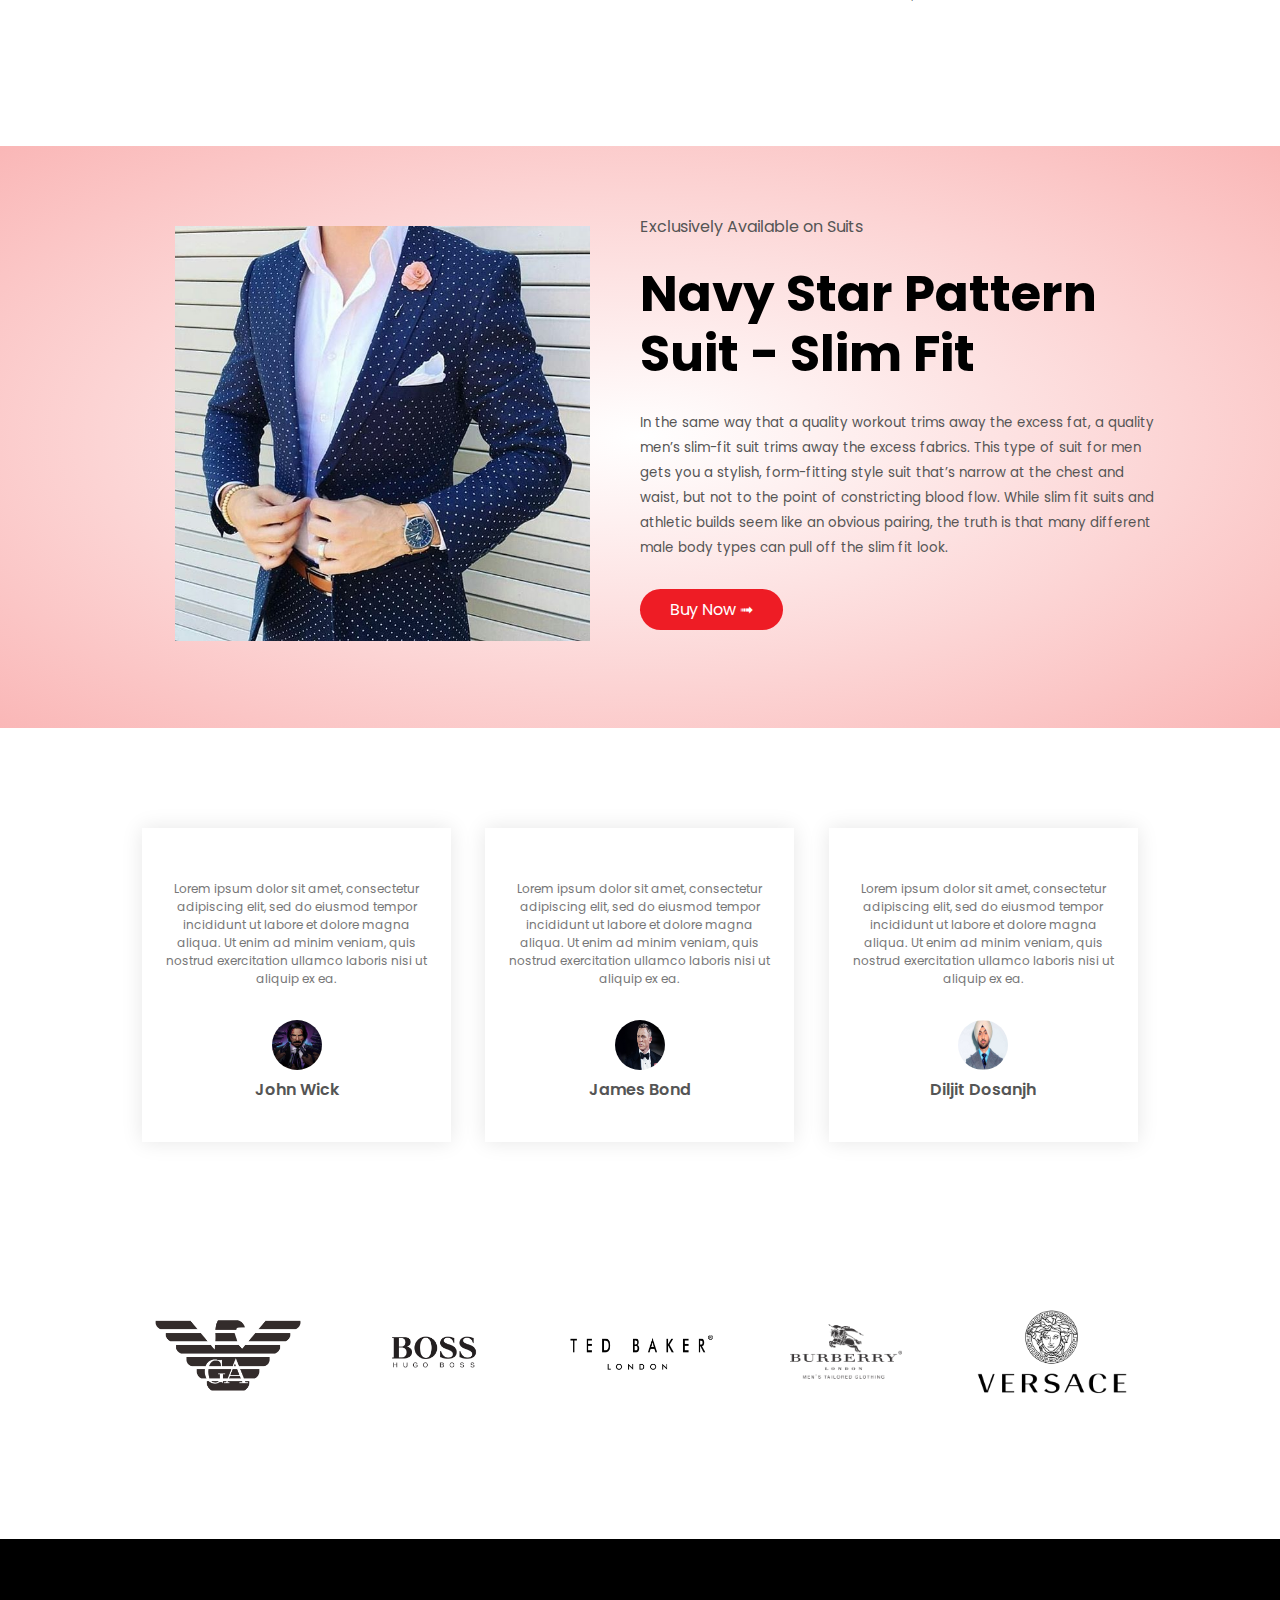
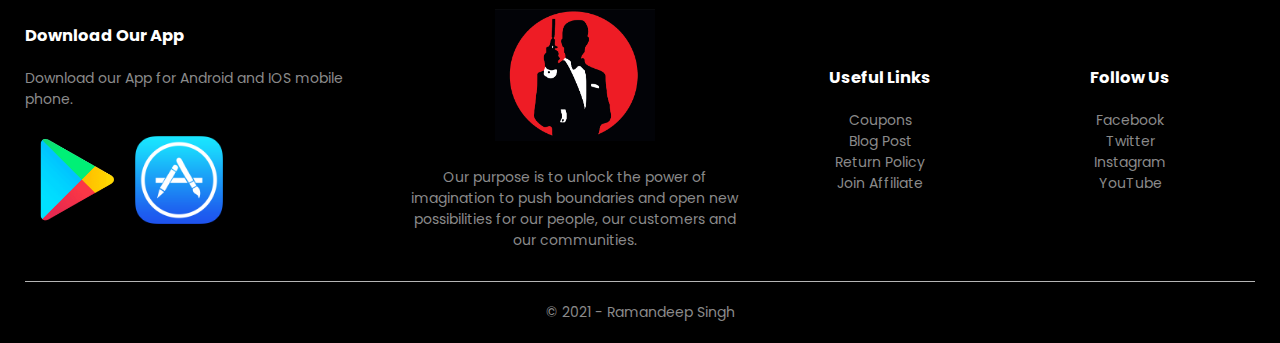
==== commit 9e56131f: "Merge branch 'main' of https://github.com/RamanTheDeveloper/E-Commerce into main" ====
--- a/index.html
+++ b/index.html
@@ -10,6 +10,7 @@
     <link rel="preconnect" href="https://fonts.gstatic.com" crossorigin>
     <link href="https://fonts.googleapis.com/css2?family=Poppins:wght@300;400;600;700&display=swap" rel="stylesheet">
     <link rel="stylesheet" href="https://use.fontawesome.com/releases/v5.15.3/css/all.css" integrity="sha384-SZXxX4whJ79/gErwcOYf+zWLeJdY/qpuqC4cAa9rOGUstPomtqpuNWT9wdPEn2fk" crossorigin="anonymous">
+    <link rel="icon" href="images/logo.jpeg">
     <title>Suits | E-Commerce Web Store</title>
 </head>
 <body>
@@ -18,18 +19,18 @@
         <div class="container">
             <div class="navbar">
                 <div class="logo">
-                    <img src="images/logo.jpeg" alt="Website logo" width="85rem">
+                    <a href="index.html"><img src="images/logo.jpeg" alt="Website logo" width="85rem"></a>
                 </div>
                 <nav>
                     <ul id="MenuItems">
-                        <li><a href="">Home</a></li>
-                        <li><a href="">Products</a></li>
-                        <li><a href="">About</a></li>
-                        <li><a href="">Contact</a></li>
-                        <li><a href="">Account</a></li>
+                        <li><a href="index.html">Home</a></li>
+                        <li><a href="products.html">Products</a></li>
+                        <li><a href="#">About</a></li>
+                        <li><a href="#">Contact</a></li>
+                        <li><a href="account.html">Account</a></li>
                     </ul>
                 </nav>
-                <img src="images/cart.png" alt="Cart" width="30rem" height="30rem">
+                <a href="cart.html"><img src="images/cart.png" alt="Cart" width="30rem" height="30rem"></a>
                 <img src="images/menu.png" class="menu-icon" alt="Hamburger Menu" onclick="menutoggle()">
             </div>
             <div class="row">
